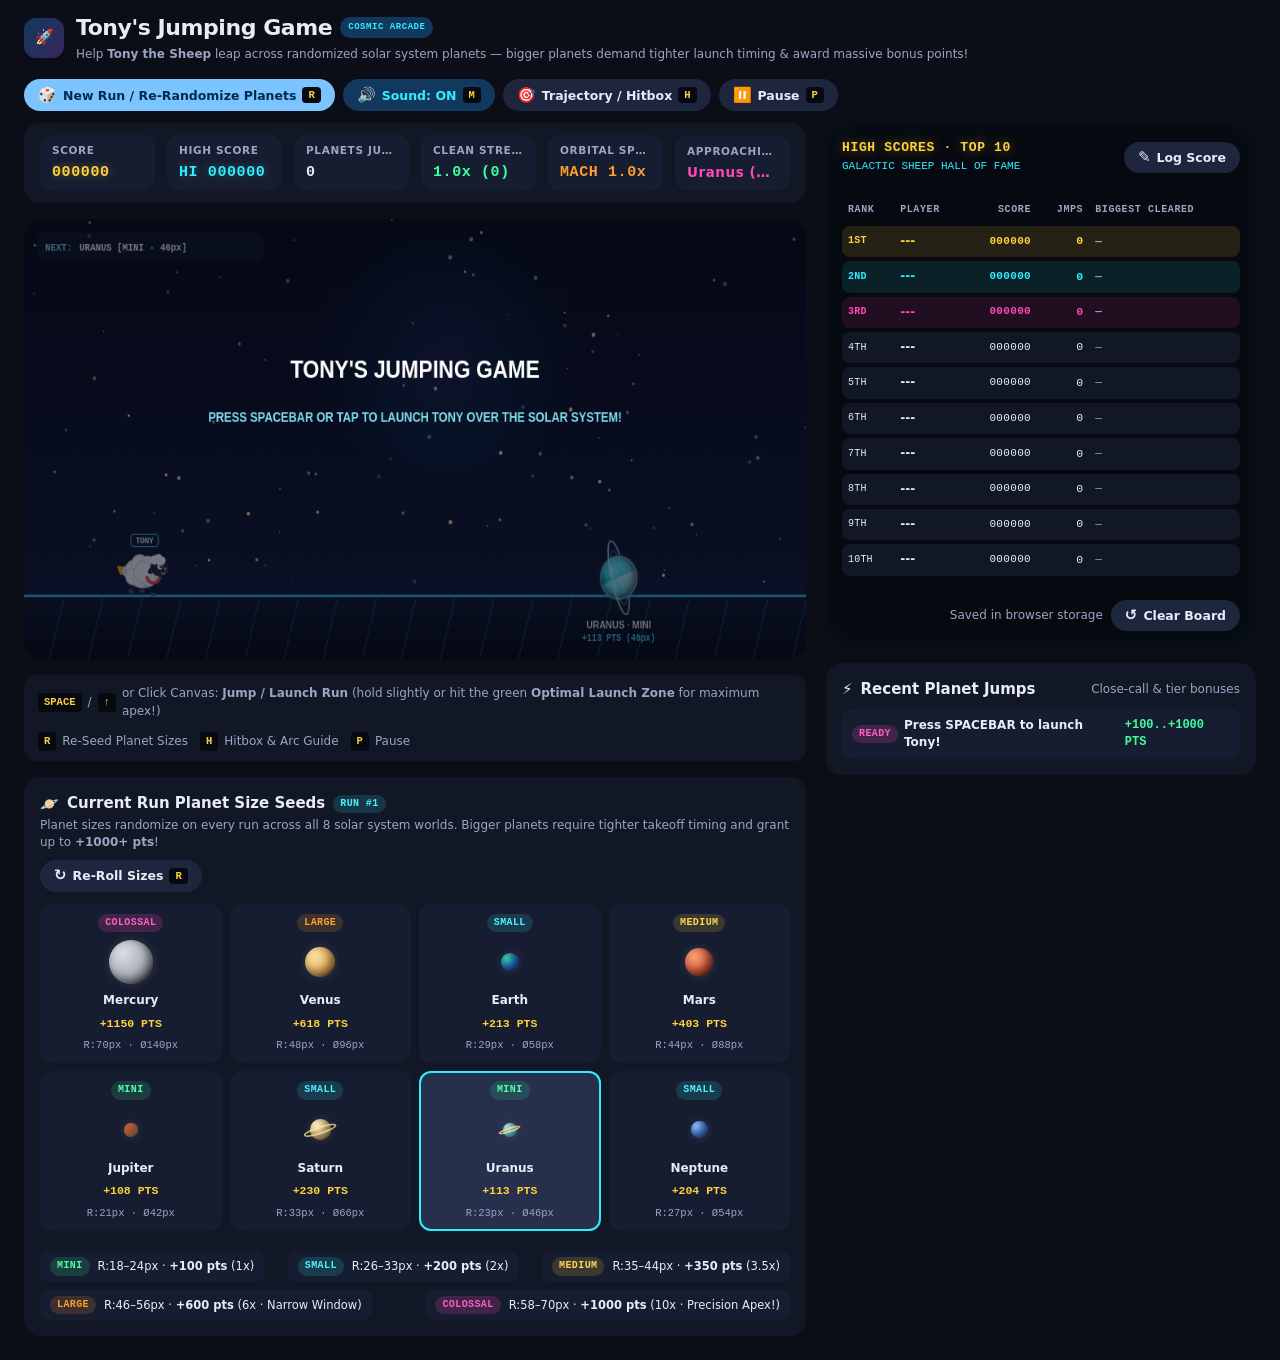
==== index.html @ 8396f059 "Build Tony's Jumping Game (Tony the Sheep, 8 randomized planets, retro high score table)" ====
<!DOCTYPE html>
<html lang="en">
<head>
  <meta charset="UTF-8" />
  <meta name="viewport" content="width=device-width, initial-scale=1.0" />
  <meta http-equiv="Cache-Control" content="no-store, no-cache, must-revalidate, max-age=0" />
  <meta http-equiv="Pragma" content="no-cache" />
  <meta http-equiv="Expires" content="0" />
  <title>Tony's Jumping Game</title>
  <link rel="stylesheet" href="styles.css?v=3" />
</head>
<body>
  <!-- Top App Bar -->
  <header id="top-bar" class="top-app-bar">
    <div class="brand-cluster">
      <div class="brand-badge" aria-hidden="true">
        <span class="material-symbols-outlined">🚀</span>
      </div>
      <div class="brand-title-group">
        <h1 class="app-title game-title">
          <span>Tony's Jumping Game</span>
          <span class="arcade-edition-pill">COSMIC ARCADE</span>
        </h1>
        <p class="app-subtitle">
          Help <strong>Tony the Sheep</strong> leap across randomized solar system planets — bigger planets demand tighter launch timing &amp; award massive bonus points!
        </p>
      </div>
    </div>

    <div class="toolbar-actions control-bar" role="toolbar" aria-label="Game controls">
      <button type="button" id="btn-new-run" class="btn-arcade btn-primary" title="Start New Run &amp; Re-Randomize Planet Sizes (R)">
        <span class="material-symbols-outlined">🎲</span>
        <span>New Run / Re-Randomize Planets</span>
        <span class="kbd-hint">R</span>
      </button>
      <button type="button" id="btn-toggle-sound" class="btn-arcade is-active" aria-pressed="true" title="Toggle Retro Synth Sound Effects (M)">
        <span class="material-symbols-outlined" id="icon-sound">🔊</span>
        <span id="label-sound">Sound: ON</span>
        <span class="kbd-hint">M</span>
      </button>
      <button type="button" id="btn-toggle-hitboxes" class="btn-arcade" aria-pressed="false" title="Toggle Hitbox &amp; Parabolic Jump Trajectory Guide (H)">
        <span class="material-symbols-outlined">🎯</span>
        <span id="label-hitboxes">Trajectory / Hitbox</span>
        <span class="kbd-hint">H</span>
      </button>
      <button type="button" id="btn-pause" class="btn-arcade" aria-pressed="false" title="Pause / Resume Game (P)">
        <span class="material-symbols-outlined" id="icon-pause">⏸</span>
        <span id="label-pause">Pause</span>
        <span class="kbd-hint">P</span>
      </button>
    </div>
  </header>

  <!-- Main Arcade Workbench -->
  <main id="app-shell" class="arcade-workbench game-layout">
    <!-- Left / Primary Game Stage Column -->
    <div class="stage-column">
      <!-- Live Arcade HUD Ribbon -->
      <section id="arcade-hud" class="hud-ribbon" aria-label="Live run telemetry">
        <div class="hud-metric">
          <span class="hud-metric-label">Score</span>
          <span id="hud-score" class="hud-metric-value score-primary">000000</span>
        </div>
        <div class="hud-metric">
          <span class="hud-metric-label">High Score</span>
          <span id="hud-high-score" class="hud-metric-value score-hi">HI 000000</span>
        </div>
        <div class="hud-metric">
          <span class="hud-metric-label">Planets Jumped</span>
          <span id="hud-planets-cleared" class="hud-metric-value">0</span>
        </div>
        <div class="hud-metric">
          <span class="hud-metric-label">Clean Streak</span>
          <span id="hud-streak" class="hud-metric-value streak-hot">1.0x (0)</span>
        </div>
        <div class="hud-metric">
          <span class="hud-metric-label">Orbital Speed</span>
          <span id="hud-speed" class="hud-metric-value speed-mach">MACH 1.0x</span>
        </div>
        <div class="hud-metric">
          <span class="hud-metric-label">Approaching</span>
          <span id="hud-next-planet" class="hud-metric-value next-planet">Scanning...</span>
        </div>
      </section>

      <!-- Primary 60fps HTML5 Canvas Stage -->
      <div id="game-canvas-container" class="canvas-stage-wrapper">
        <canvas id="game-canvas" width="960" height="460" aria-label="Tony's Jumping Game Canvas — Press Spacebar to Jump"></canvas>
      </div>

      <!-- Stage Controls & Precision Timing Legend Strip -->
      <div class="stage-controls-strip">
        <div class="control-pill-group">
          <span class="control-hint-item">
            <span class="kbd-hint">SPACE</span>
            <span>/</span>
            <span class="kbd-hint">↑</span>
            <span>or Click Canvas: <strong>Jump / Launch Run</strong> (hold slightly or hit the green <strong>Optimal Launch Zone</strong> for maximum apex!)</span>
          </span>
        </div>
        <div class="control-pill-group">
          <span class="control-hint-item">
            <span class="kbd-hint">R</span>
            <span>Re-Seed Planet Sizes</span>
          </span>
          <span class="control-hint-item">
            <span class="kbd-hint">H</span>
            <span>Hitbox &amp; Arc Guide</span>
          </span>
          <span class="control-hint-item">
            <span class="kbd-hint">P</span>
            <span>Pause</span>
          </span>
        </div>
      </div>

      <!-- Current Run's Randomized Planet Scale Strip & Scoring Tier Guide -->
      <section id="planet-radar-panel" class="planet-strip-card" aria-labelledby="planet-strip-heading">
        <div class="section-header-row">
          <div>
            <h2 id="planet-strip-heading" class="section-title">
              <span class="material-symbols-outlined">🪐</span>
              <span>Current Run Planet Size Seeds</span>
              <span id="run-seed-badge" class="tier-badge tier-SMALL">RUN #1</span>
            </h2>
            <p class="section-subtitle" style="margin: 2px 0 0;">
              Planet sizes randomize on every run across all 8 solar system worlds. Bigger planets require tighter takeoff timing and grant up to <strong>+1000+ pts</strong>!
            </p>
          </div>
          <button type="button" id="btn-reroll-strip" class="btn-arcade" title="Re-Roll Planet Size Distribution (R)">
            <span class="material-symbols-outlined">↻</span>
            <span>Re-Roll Sizes</span>
            <span class="kbd-hint">R</span>
          </button>
        </div>

        <div id="planet-scale-strip" class="planet-scale-grid" role="list" aria-label="Randomized planet sizes for current run">
          <!-- Populated dynamically by TonyArcadeUI.renderPlanetScaleStrip() -->
        </div>

        <!-- 5-Tier Size & Point Value Reference Strip -->
        <div class="scoring-tier-legend" aria-label="Planet size scoring tiers">
          <div class="scoring-tier-pill">
            <span class="tier-badge tier-MINI">MINI</span>
            <span>R:18–24px · <strong>+100 pts</strong> (1x)</span>
          </div>
          <div class="scoring-tier-pill">
            <span class="tier-badge tier-SMALL">SMALL</span>
            <span>R:26–33px · <strong>+200 pts</strong> (2x)</span>
          </div>
          <div class="scoring-tier-pill">
            <span class="tier-badge tier-MEDIUM">MEDIUM</span>
            <span>R:35–44px · <strong>+350 pts</strong> (3.5x)</span>
          </div>
          <div class="scoring-tier-pill">
            <span class="tier-badge tier-LARGE">LARGE</span>
            <span>R:46–56px · <strong>+600 pts</strong> (6x · Narrow Window)</span>
          </div>
          <div class="scoring-tier-pill">
            <span class="tier-badge tier-COLOSSAL">COLOSSAL</span>
            <span>R:58–70px · <strong>+1000 pts</strong> (10x · Precision Apex!)</span>
          </div>
        </div>
      </section>
    </div>

    <!-- Right Rail: Retro Arcade High Score Cabinet & Live Telemetry -->
    <aside class="cabinet-column" aria-label="Retro Arcade High Score Leaderboard">
      <section id="high-score-cabinet" class="arcade-cabinet-card" aria-labelledby="arcade-cabinet-heading">
        <div class="arcade-marquee-header">
          <div>
            <h2 id="arcade-cabinet-heading" class="arcade-marquee-title">HIGH SCORES · TOP 10</h2>
            <div class="arcade-marquee-sub">GALACTIC SHEEP HALL OF FAME</div>
          </div>
          <button type="button" id="btn-open-initials" class="btn-arcade" title="Log Your Name &amp; Score to the Arcade Board">
            <span class="material-symbols-outlined">✎</span>
            <span>Log Score</span>
          </button>
        </div>

        <div class="arcade-table-wrapper">
          <table class="arcade-score-table" id="high-score-table" aria-label="Top 10 Retro Arcade High Scores">
            <thead>
              <tr>
                <th scope="col">RANK</th>
                <th scope="col">PLAYER</th>
                <th scope="col" class="num-col">SCORE</th>
                <th scope="col" class="num-col">JMPS</th>
                <th scope="col">BIGGEST CLEARED</th>
              </tr>
            </thead>
            <tbody id="high-score-tbody">
              <!-- Populated by TonyArcadeUI.renderHighScoreTable() -->
            </tbody>
          </table>
        </div>

        <div class="arcade-cabinet-footer">
          <span class="section-subtitle">Saved in browser storage</span>
          <button type="button" id="btn-reset-scores" class="btn-arcade" title="Immediately Clear All High Scores">
            <span class="material-symbols-outlined">↺</span>
            <span>Clear Board</span>
          </button>
        </div>
      </section>

      <!-- Live Planet Clearance Telemetry Feed -->
      <section class="surface-card" aria-labelledby="telemetry-heading">
        <div class="section-header-row" style="margin-bottom: 8px;">
          <h2 id="telemetry-heading" class="section-title">
            <span class="material-symbols-outlined">⚡</span>
            <span>Recent Planet Jumps</span>
          </h2>
          <span class="section-subtitle">Close-call &amp; tier bonuses</span>
        </div>
        <ul id="telemetry-feed-list" class="telemetry-feed-list">
          <li class="telemetry-feed-item">
            <span class="telemetry-planet-tag">
              <span class="tier-badge tier-COLOSSAL">READY</span>
              <span>Press <strong>SPACEBAR</strong> to launch Tony!</span>
            </span>
            <span class="telemetry-points-tag">+100..+1000 PTS</span>
          </li>
        </ul>
      </section>
    </aside>
  </main>

  <!-- Full Player Name Entry Modal -->
  <div id="initials-modal" class="arcade-initials-overlay is-hidden" hidden role="dialog" aria-modal="true" aria-labelledby="initials-dialog-title">
    <div class="arcade-initials-dialog">
      <span id="initials-rank-badge" class="initials-header-badge">NEW HIGH SCORE!</span>
      <h2 id="initials-dialog-title" class="initials-dialog-title">ENTER PLAYER NAME</h2>
      <p class="section-subtitle" style="margin:0;">Enter your full name or callsign for the Galactic Sheep Hall of Fame</p>

      <div class="initials-run-summary">
        <div class="summary-stat-box">
          <span class="summary-stat-label">Final Score</span>
          <span id="modal-run-score" class="summary-stat-val">000000</span>
        </div>
        <div class="summary-stat-box">
          <span class="summary-stat-label">Planets Jumped</span>
          <span id="modal-run-cleared" class="summary-stat-val">0</span>
        </div>
        <div class="summary-stat-box">
          <span class="summary-stat-label">Biggest Cleared</span>
          <span id="modal-run-biggest" class="summary-stat-val">—</span>
        </div>
      </div>

      <div class="player-name-field-group">
        <label for="arcade-player-name-input" class="player-name-field-label">Player Name</label>
        <input
          type="text"
          id="arcade-player-name-input"
          class="arcade-name-input"
          maxlength="24"
          placeholder="Enter your name..."
          autocomplete="off"
          spellcheck="false"
          value="Tony"
        />
      </div>

      <div class="initials-dialog-actions">
        <button type="button" id="btn-save-initials" class="btn-arcade btn-primary">
          <span class="material-symbols-outlined">🏆</span>
          <span>SAVE TO ARCADE BOARD</span>
          <span class="kbd-hint">ENTER</span>
        </button>
        <button type="button" id="btn-skip-initials" class="btn-arcade">
          <span>SKIP</span>
          <span class="kbd-hint">ESC</span>
        </button>
      </div>
    </div>
  </div>

  <!-- Core Game Modules (Cache-Busted v3) -->
  <script src="assets.js?v=3"></script>
  <script src="engine.js?v=3"></script>
  <script src="arcade.js?v=3"></script>

  <!-- Application Integration, Legacy Storage Purge & Failsafe Wiring -->
  <script>
    (function () {
      'use strict';

      var LEGACY_SEED_PAIRS = {
        'TNY:14850': true,
        'SHP:11400': true,
        'JUP:9250': true,
        'SAT:7600': true,
        'MAR:6150': true,
        'BAH:4900': true,
        'WOL:3450': true,
        'SOL:2100': true
      };

      function purgeLegacySeedStorage() {
        try {
          if (typeof localStorage === 'undefined') return;
          localStorage.removeItem('tonys_jumping_game_highscores_v1');
          localStorage.removeItem('tonys_jumping_game_highscores_v2');
          var rawV3 = localStorage.getItem('tonys_jumping_game_highscores_v3');
          if (rawV3) {
            var parsed = JSON.parse(rawV3);
            if (Array.isArray(parsed)) {
              var cleaned = parsed.filter(function (entry) {
                if (!entry || typeof entry !== 'object') return false;
                if (entry.isSeed || entry.seeded || String(entry.id || '').indexOf('seed-') === 0) return false;
                var callsign = String(entry.name || entry.playerName || entry.initials || '').trim().toUpperCase();
                var key = callsign + ':' + Number(entry.score || 0);
                return !LEGACY_SEED_PAIRS[key];
              });
              if (cleaned.length !== parsed.length) {
                localStorage.setItem('tonys_jumping_game_highscores_v3', JSON.stringify(cleaned));
              }
            }
          }
        } catch (_err) {}
      }

      function isInputOrModalActive(e) {
        if (window.TonyArcadeUI && typeof window.TonyArcadeUI.isModalOpen === 'function' && window.TonyArcadeUI.isModalOpen()) {
          return true;
        }
        var activeEl = document.activeElement;
        if (activeEl) {
          var activeTag = (activeEl.tagName || '').toUpperCase();
          if (activeTag === 'INPUT' || activeTag === 'TEXTAREA' || activeTag === 'SELECT' || activeEl.isContentEditable) {
            return true;
          }
        }
        var target = e && e.target;
        if (target) {
          var targetTag = (target.tagName || '').toUpperCase();
          if (targetTag === 'INPUT' || targetTag === 'TEXTAREA' || targetTag === 'SELECT' || target.isContentEditable) {
            return true;
          }
        }
        return false;
      }

      function initTonysJumpingGame() {
        // 0. Always purge legacy v1/v2 seed scores before initializing UI or engine
        purgeLegacySeedStorage();

        var canvas = document.getElementById('game-canvas');
        if (!canvas || !window.TonyGameEngine || !window.TonyArcadeUI) return;

        // 1. Initialize Retro Arcade High Score Table & LocalStorage first
        window.TonyArcadeUI.init();

        function syncControlButtons(engine) {
          if (!engine) return;
          var soundBtn = document.getElementById('btn-toggle-sound');
          var soundIcon = document.getElementById('icon-sound');
          var soundLabel = document.getElementById('label-sound');
          if (soundBtn) {
            var soundOn = !engine.muted;
            soundBtn.classList.toggle('is-active', soundOn);
            soundBtn.setAttribute('aria-pressed', String(soundOn));
            if (soundIcon) soundIcon.textContent = soundOn ? '🔊' : '🔇';
            if (soundLabel) soundLabel.textContent = soundOn ? 'Sound: ON' : 'Sound: OFF';
          }

          var hitboxBtn = document.getElementById('btn-toggle-hitboxes');
          if (hitboxBtn) {
            hitboxBtn.classList.toggle('is-active', Boolean(engine.debugHitboxes));
            hitboxBtn.setAttribute('aria-pressed', String(Boolean(engine.debugHitboxes)));
          }

          var pauseBtn = document.getElementById('btn-pause');
          var pauseIcon = document.getElementById('icon-pause');
          var pauseLabel = document.getElementById('label-pause');
          if (pauseBtn) {
            var paused = engine.status === 'PAUSED';
            pauseBtn.classList.toggle('is-active', paused);
            pauseBtn.setAttribute('aria-pressed', String(paused));
            if (pauseIcon) pauseIcon.textContent = paused ? '▶' : '⏸';
            if (pauseLabel) pauseLabel.textContent = paused ? 'Resume' : 'Pause';
          }

          var seedBadge = document.getElementById('run-seed-badge');
          if (seedBadge) {
            seedBadge.textContent = 'RUN #' + Math.max(1, engine.runId || 1);
          }
        }

        // 2. Instantiate 60fps Game Engine wired to TonyArcadeUI
        var engine = new window.TonyGameEngine({
          canvas: canvas,
          bindKeyboard: true,
          bindPointer: true,
          onManifestUpdate: function (manifest) {
            var nextP = engine && typeof engine.getNextPlanet === 'function' ? engine.getNextPlanet() : null;
            window.TonyArcadeUI.renderPlanetScaleStrip(manifest, nextP ? nextP.id : '');
            syncControlButtons(engine);
          },
          onPlanetCleared: function (clearedRecord, state) {
            window.TonyArcadeUI.logPlanetClear(clearedRecord);
            window.TonyArcadeUI.updateHUD(state);
          },
          onScoreChange: function (_score, state) {
            window.TonyArcadeUI.updateHUD(state);
          },
          onRunStart: function (state) {
            window.TonyArcadeUI.closeInitialsModal();
            window.TonyArcadeUI.renderPlanetScaleStrip(
              state.runPlanetManifest,
              state.nextPlanet ? state.nextPlanet.id : ''
            );
            window.TonyArcadeUI.updateHUD(state);
            syncControlButtons(engine);
          },
          onStateChange: function (_status, state) {
            window.TonyArcadeUI.updateHUD(state);
            syncControlButtons(engine);
          },
          onGameOver: function () {
            syncControlButtons(engine);
          }
        });

        // Sync engine.highScore with the current leaderboard top score (0 when empty)
        engine.highScore = window.TonyArcadeUI.getHighScore();

        // Initial render of current run's randomized planet scale strip & HUD
        window.TonyArcadeUI.renderPlanetScaleStrip(
          engine.getRunPlanetManifest(),
          engine.getNextPlanet() ? engine.getNextPlanet().id : ''
        );
        window.TonyArcadeUI.updateHUD(engine.getState());
        syncControlButtons(engine);

        // 3. Wire Toolbar & Strip Buttons
        var btnNewRun = document.getElementById('btn-new-run');
        if (btnNewRun) {
          btnNewRun.addEventListener('click', function () {
            window.TonyArcadeUI.closeInitialsModal();
            if (engine.status === 'READY') {
              engine.rerollPlanets();
            } else {
              engine.startNewRun({ jumpOnStart: false, reroll: true });
            }
            syncControlButtons(engine);
            btnNewRun.blur();
          });
        }

        var btnRerollStrip = document.getElementById('btn-reroll-strip');
        if (btnRerollStrip) {
          btnRerollStrip.addEventListener('click', function () {
            engine.rerollPlanets();
            window.TonyArcadeUI.renderPlanetScaleStrip(
              engine.getRunPlanetManifest(),
              engine.getNextPlanet() ? engine.getNextPlanet().id : ''
            );
            syncControlButtons(engine);
            btnRerollStrip.blur();
          });
        }

        var btnSound = document.getElementById('btn-toggle-sound');
        if (btnSound) {
          btnSound.addEventListener('click', function () {
            engine.toggleMute();
            syncControlButtons(engine);
            btnSound.blur();
          });
        }

        var btnHitboxes = document.getElementById('btn-toggle-hitboxes');
        if (btnHitboxes) {
          btnHitboxes.addEventListener('click', function () {
            engine.toggleHitboxes();
            syncControlButtons(engine);
            btnHitboxes.blur();
          });
        }

        var btnPause = document.getElementById('btn-pause');
        if (btnPause) {
          btnPause.addEventListener('click', function () {
            engine.togglePause();
            syncControlButtons(engine);
            btnPause.blur();
          });
        }

        var btnOpenInitials = document.getElementById('btn-open-initials');
        if (btnOpenInitials) {
          btnOpenInitials.addEventListener('click', function () {
            var summary = engine.getRunSummary('MANUAL');
            window.TonyArcadeUI.openInitialsModal(summary);
            btnOpenInitials.blur();
          });
        }

        // Document-level failsafe for Clear Board (#btn-reset-scores)
        document.addEventListener('click', function (e) {
          var resetBtn = e.target && e.target.closest ? e.target.closest('#btn-reset-scores, #reset-high-scores-btn') : null;
          if (!resetBtn) return;
          e.preventDefault();
          try {
            if (typeof localStorage !== 'undefined') {
              localStorage.removeItem('tonys_jumping_game_highscores_v1');
              localStorage.removeItem('tonys_jumping_game_highscores_v2');
              localStorage.setItem('tonys_jumping_game_highscores_v3', '[]');
            }
          } catch (_err) {}
          if (window.TonyArcadeUI && typeof window.TonyArcadeUI.resetHighScores === 'function') {
            window.TonyArcadeUI.resetHighScores();
          }
          engine.highScore = 0;
          var hiEl = document.getElementById('hud-high-score');
          if (hiEl) hiEl.textContent = 'HI 000000';
          if (typeof resetBtn.blur === 'function') resetBtn.blur();
        });

        // 4. Ensure Spacebar restarts cleanly from GAMEOVER when not typing player name,
        //    and sync toolbar button states whenever R / M / H / P shortcuts are pressed.
        window.addEventListener('keydown', function (e) {
          if (isInputOrModalActive(e)) return;

          var code = e.code || '';
          var key = (e.key || '').toLowerCase();

          if (code === 'Space' || key === ' ') {
            e.preventDefault();
            if (engine.status === 'GAMEOVER') {
              engine.startNewRun({ jumpOnStart: true, reroll: true });
            }
          } else if (key === 'r' || key === 'm' || key === 'h' || key === 'p') {
            setTimeout(function () {
              syncControlButtons(engine);
            }, 0);
          }
        }, { passive: false });

        canvas.addEventListener('pointerdown', function (e) {
          if (isInputOrModalActive(e)) return;
          if (engine.status === 'GAMEOVER') {
            engine.startNewRun({ jumpOnStart: true, reroll: true });
          }
        });
      }

      if (document.readyState === 'loading') {
        document.addEventListener('DOMContentLoaded', initTonysJumpingGame);
      } else {
        initTonysJumpingGame();
      }
    })();
  </script>
</body>
</html>
---- styles.css ----
/* ==========================================================================
   Tony's Jumping Game — GM3 Expressive Cosmic Arcade Stylesheet (styles.css)
   Follows Bill Skill v2.2 GM3 Token Discipline (--md-sys-color-*)
   + Authentic Retro Arcade High-Score Cabinet Aesthetics
   ========================================================================== */

:root {
  /* Default Cosmic Dark Mode GM3 Expressive Palette */
  --md-sys-color-background: #0b0e17;
  --md-sys-color-surface-container-lowest: #070910;
  --md-sys-color-surface-container-low: #0b0e17;
  --md-sys-color-surface: #121726;
  --md-sys-color-surface-container: #171d30;
  --md-sys-color-surface-container-high: #1e263d;
  --md-sys-color-surface-container-highest: #26304d;

  --md-sys-color-on-surface: #e8ecf8;
  --md-sys-color-on-surface-variant: #9aa5c4;
  --md-sys-color-outline: #455173;
  --md-sys-color-outline-variant: #252e47;

  --md-sys-color-primary: #7cc4ff;
  --md-sys-color-on-primary: #002b4d;
  --md-sys-color-primary-container: #12385e;
  --md-sys-color-on-primary-container: #cfe6ff;

  --md-sys-color-secondary: #d4b8ff;
  --md-sys-color-secondary-container: #38265c;
  --md-sys-color-on-secondary-container: #ecdcff;

  --md-sys-color-tertiary: #ffb86c;
  --md-sys-color-tertiary-container: #4d2f08;
  --md-sys-color-on-tertiary-container: #ffddb8;

  --md-sys-color-error: #ff8080;
  --md-sys-color-error-container: #54161b;
  --md-sys-color-on-error-container: #ffdada;

  /* Semantic Arcade & Size Tier Accent Tokens */
  --arcade-gold: #ffd13b;
  --arcade-amber: #ff9e2c;
  --arcade-cyan: #2cf0ff;
  --arcade-magenta: #ff47b5;
  --arcade-emerald: #3dff9e;
  --arcade-violet: #b07cff;

  --tier-mini-bg: rgba(61, 255, 158, 0.14);
  --tier-mini-fg: #4dffaa;
  --tier-small-bg: rgba(44, 240, 255, 0.14);
  --tier-small-fg: #4cf2ff;
  --tier-medium-bg: rgba(255, 209, 59, 0.15);
  --tier-medium-fg: #ffd64f;
  --tier-large-bg: rgba(255, 158, 44, 0.16);
  --tier-large-fg: #ff9e2c;
  --tier-colossal-bg: rgba(255, 71, 181, 0.18);
  --tier-colossal-fg: #ff5ec2;

  /* Typography */
  --font-display: 'Space Grotesk', system-ui, -apple-system, sans-serif;
  --font-arcade: 'Press Start 2P', 'JetBrains Mono', monospace;
  --font-mono: 'JetBrains Mono', monospace;
  --font-sans: 'Inter', system-ui, -apple-system, sans-serif;

  /* 8px Spatial Grid Tokens */
  --space-1: 4px;
  --space-2: 8px;
  --space-3: 12px;
  --space-4: 16px;
  --space-5: 20px;
  --space-6: 24px;
  --radius-sm: 8px;
  --radius-md: 12px;
  --radius-lg: 16px;
  --radius-xl: 20px;
  --radius-pill: 9999px;
}

/* Optional Light Mode Theme Support (Strict GM3 Contrast Law) */
body.theme-light,
[data-theme="light"] {
  --md-sys-color-background: #f0f2f5;
  --md-sys-color-surface-container-lowest: #ffffff;
  --md-sys-color-surface-container-low: #f0f2f5;
  --md-sys-color-surface: #ffffff;
  --md-sys-color-surface-container: #f7f9fc;
  --md-sys-color-surface-container-high: #e8ecf2;
  --md-sys-color-surface-container-highest: #dce2ec;

  --md-sys-color-on-surface: #1f1f1f;
  --md-sys-color-on-surface-variant: #444746;
  --md-sys-color-outline: #747745;
  --md-sys-color-outline-variant: #c4c7c5;

  --md-sys-color-primary: #0b57d0;
  --md-sys-color-on-primary: #ffffff;
  --md-sys-color-primary-container: #d3e3fd;
  --md-sys-color-on-primary-container: #041e49;
}

/* ==========================================================================
   Base Reset & Canvas Allocation
   ========================================================================== */

*, *::before, *::after {
  box-sizing: border-box;
}

html, body {
  margin: 0;
  padding: 0;
  min-height: 100vh;
  background-color: var(--md-sys-color-surface-container-low);
  color: var(--md-sys-color-on-surface);
  font-family: var(--font-sans);
  font-size: 14px;
  line-height: 1.45;
  -webkit-font-smoothing: antialiased;
}

.material-symbols-outlined {
  font-family: system-ui, -apple-system, 'Segoe UI Symbol', 'Noto Color Emoji', sans-serif;
  font-weight: 700;
  font-style: normal;
  font-size: 15px;
  line-height: 1;
  display: inline-flex;
  align-items: center;
  justify-content: center;
  vertical-align: middle;
  user-select: none;
  flex-shrink: 0;
}

/* ==========================================================================
   Top App Bar (Identical Surface as Page Canvas per BillSkill 1.1.3)
   ========================================================================== */

.top-app-bar,
header.app-header,
#top-bar {
  background-color: var(--md-sys-color-surface-container-low);
  border-bottom: none;
  box-shadow: none;
  padding: var(--space-3) var(--space-6);
  display: flex;
  align-items: center;
  justify-content: space-between;
  flex-wrap: wrap;
  gap: var(--space-4);
  max-width: 1600px;
  margin-inline: auto;
}

.brand-cluster {
  display: flex;
  align-items: center;
  gap: var(--space-3);
}

.brand-badge {
  width: 40px;
  height: 40px;
  border-radius: var(--radius-md);
  background: linear-gradient(135deg, var(--md-sys-color-primary-container), var(--md-sys-color-secondary-container));
  color: var(--arcade-gold);
  display: inline-flex;
  align-items: center;
  justify-content: center;
  font-size: 22px;
  flex-shrink: 0;
}

.brand-title-group {
  display: flex;
  flex-direction: column;
  gap: 2px;
}

.app-title,
h1.game-title {
  margin: 0;
  font-family: var(--font-display);
  font-size: 22px;
  font-weight: 800;
  letter-spacing: -0.02em;
  color: var(--md-sys-color-on-surface);
  display: flex;
  align-items: center;
  gap: var(--space-2);
}

.arcade-edition-pill {
  font-family: var(--font-arcade);
  font-size: 9px;
  padding: 4px 8px;
  border-radius: var(--radius-pill);
  background-color: var(--md-sys-color-primary-container);
  color: var(--arcade-cyan);
  letter-spacing: 0.06em;
  text-transform: uppercase;
}

.app-subtitle {
  margin: 0;
  font-size: 12px;
  color: var(--md-sys-color-on-surface-variant);
}

/* Action Toolbar Controls */
.toolbar-actions,
.control-bar {
  display: flex;
  align-items: center;
  flex-wrap: wrap;
  gap: var(--space-2);
}

.btn-arcade,
.action-btn,
button.gm3-btn {
  appearance: none;
  border: none;
  border-radius: var(--radius-pill);
  background-color: var(--md-sys-color-surface-container-high);
  color: var(--md-sys-color-on-surface);
  font-family: var(--font-sans);
  font-size: 12.5px;
  font-weight: 600;
  padding: 8px 14px;
  display: inline-flex;
  align-items: center;
  gap: 6px;
  cursor: pointer;
  transition: background-color 0.15s ease, transform 0.1s ease, color 0.15s ease;
  white-space: nowrap;
}

.btn-arcade:hover,
.action-btn:hover,
button.gm3-btn:hover {
  background-color: var(--md-sys-color-surface-container-highest);
}

.btn-arcade:active,
.action-btn:active,
button.gm3-btn:active {
  transform: translateY(1px);
}

.btn-arcade.btn-primary,
.action-btn.primary {
  background-color: var(--md-sys-color-primary);
  color: var(--md-sys-color-on-primary);
}

.btn-arcade.btn-primary:hover,
.action-btn.primary:hover {
  filter: brightness(1.08);
}

.btn-arcade.is-active,
.action-btn.active {
  background-color: var(--md-sys-color-primary-container);
  color: var(--arcade-cyan);
}

.btn-arcade.is-cleared-toast {
  background-color: rgba(61, 255, 158, 0.18);
  color: var(--arcade-emerald);
}

.kbd-hint {
  font-family: var(--font-mono);
  font-size: 10.5px;
  font-weight: 700;
  padding: 2px 6px;
  border-radius: 4px;
  background-color: var(--md-sys-color-surface-container-lowest);
  color: var(--arcade-gold);
}

/* ==========================================================================
   Main Workbench Grid: Primary Game Stage + Retro High Score Cabinet Rail
   ========================================================================== */

.arcade-workbench,
main.game-layout,
#app-shell {
  max-width: 1600px;
  margin-inline: auto;
  padding: 0 var(--space-6) var(--space-6);
  display: grid;
  grid-template-columns: minmax(0, 1fr) 430px;
  gap: var(--space-5);
  align-items: start;
}

@media (max-width: 1180px) {
  .arcade-workbench,
  main.game-layout,
  #app-shell {
    grid-template-columns: minmax(0, 1fr);
  }
}

.stage-column {
  display: flex;
  flex-direction: column;
  gap: var(--space-4);
  min-width: 0;
}

.cabinet-column {
  display: flex;
  flex-direction: column;
  gap: var(--space-4);
  min-width: 0;
}

/* Surface Cards (Tonal Hierarchy, Zero Hard Container Borders) */
.gm3-card,
.surface-card,
.hud-panel,
.planet-strip-card,
.arcade-cabinet-card {
  background-color: var(--md-sys-color-surface);
  border-radius: var(--radius-lg);
  padding: var(--space-4);
  border: none;
}

/* ==========================================================================
   Live Arcade HUD Ribbon (Score, HI Score, Streak, Planets Cleared, Speed)
   ========================================================================== */

.hud-ribbon,
#arcade-hud {
  background-color: var(--md-sys-color-surface);
  border-radius: var(--radius-lg);
  padding: var(--space-3) var(--space-4);
  display: grid;
  grid-template-columns: repeat(6, minmax(0, 1fr));
  gap: var(--space-3);
  align-items: center;
}

@media (max-width: 860px) {
  .hud-ribbon,
  #arcade-hud {
    grid-template-columns: repeat(3, minmax(0, 1fr));
  }
}

.hud-metric {
  background-color: var(--md-sys-color-surface-container);
  border-radius: var(--radius-md);
  padding: 8px 12px;
  display: flex;
  flex-direction: column;
  gap: 3px;
  min-width: 0;
}

.hud-metric-label {
  font-size: 10.5px;
  font-weight: 700;
  text-transform: uppercase;
  letter-spacing: 0.06em;
  color: var(--md-sys-color-on-surface-variant);
  white-space: nowrap;
  overflow: hidden;
  text-overflow: ellipsis;
}

.hud-metric-value {
  font-family: var(--font-arcade);
  font-size: 15px;
  font-weight: 700;
  color: var(--md-sys-color-on-surface);
  letter-spacing: 0.04em;
  white-space: nowrap;
  overflow: hidden;
  text-overflow: ellipsis;
}

.hud-metric-value.score-primary,
#hud-score {
  color: var(--arcade-gold);
  text-shadow: 0 0 10px rgba(255, 209, 59, 0.35);
}

.hud-metric-value.score-hi,
#hud-high-score {
  color: var(--arcade-cyan);
  text-shadow: 0 0 10px rgba(44, 240, 255, 0.3);
}

.hud-metric-value.streak-hot,
#hud-streak {
  color: var(--arcade-emerald);
}

.hud-metric-value.speed-mach,
#hud-speed {
  color: var(--arcade-amber);
}

.hud-metric-value.next-planet,
#hud-next-planet {
  font-family: var(--font-display);
  font-size: 13.5px;
  font-weight: 700;
  color: var(--arcade-magenta);
}

/* ==========================================================================
   Primary Game Viewport (#game-canvas-container)
   ========================================================================== */

#game-canvas-container,
.canvas-stage-wrapper {
  position: relative;
  width: 100%;
  background-color: var(--md-sys-color-surface-container-lowest);
  border-radius: var(--radius-xl);
  overflow: hidden;
  display: flex;
  align-items: center;
  justify-content: center;
  min-height: 380px;
  box-shadow: inset 0 0 40px rgba(0, 0, 0, 0.65);
}

#game-canvas,
#game-canvas-container canvas {
  display: block;
  width: 100%;
  height: auto;
  max-height: 520px;
  aspect-ratio: 16 / 9;
  cursor: pointer;
  touch-action: manipulation;
}

/* On-Canvas Controls Legend Bar */
.stage-controls-strip {
  display: flex;
  align-items: center;
  justify-content: space-between;
  flex-wrap: wrap;
  gap: var(--space-3);
  padding: 10px 14px;
  background-color: var(--md-sys-color-surface);
  border-radius: var(--radius-md);
  font-size: 12px;
  color: var(--md-sys-color-on-surface-variant);
}

.control-pill-group {
  display: flex;
  align-items: center;
  flex-wrap: wrap;
  gap: var(--space-3);
}

.control-hint-item {
  display: inline-flex;
  align-items: center;
  gap: 6px;
}

/* ==========================================================================
   Current Run Randomized Planet Scale Strip (#planet-scale-strip)
   ========================================================================== */

.planet-strip-card,
#planet-radar-panel {
  display: flex;
  flex-direction: column;
  gap: var(--space-3);
}

.section-header-row {
  display: flex;
  align-items: center;
  justify-content: space-between;
  flex-wrap: wrap;
  gap: var(--space-2);
}

.section-title {
  margin: 0;
  font-family: var(--font-display);
  font-size: 15px;
  font-weight: 700;
  color: var(--md-sys-color-on-surface);
  display: flex;
  align-items: center;
  gap: 8px;
}

.section-subtitle {
  font-size: 12px;
  color: var(--md-sys-color-on-surface-variant);
}

#planet-scale-strip,
.planet-scale-grid {
  display: grid;
  grid-template-columns: repeat(8, minmax(0, 1fr));
  gap: var(--space-2);
}

@media (max-width: 1360px) {
  #planet-scale-strip,
  .planet-scale-grid {
    grid-template-columns: repeat(4, minmax(0, 1fr));
  }
}

@media (max-width: 640px) {
  #planet-scale-strip,
  .planet-scale-grid {
    grid-template-columns: repeat(2, minmax(0, 1fr));
  }
}

.planet-seed-card {
  background-color: var(--md-sys-color-surface-container);
  border-radius: var(--radius-md);
  padding: 10px 8px;
  display: flex;
  flex-direction: column;
  align-items: center;
  text-align: center;
  gap: 6px;
  position: relative;
  transition: transform 0.15s ease, background-color 0.15s ease;
  min-width: 0;
}

.planet-seed-card.is-upcoming {
  background-color: var(--md-sys-color-surface-container-highest);
  outline: 2px solid var(--arcade-cyan);
  outline-offset: -2px;
}

.planet-seed-card.is-cleared {
  background-color: var(--md-sys-color-surface-container-high);
}

.planet-orb-preview {
  height: 48px;
  display: flex;
  align-items: center;
  justify-content: center;
}

.planet-orb-circle {
  border-radius: 50%;
  display: inline-block;
  position: relative;
  box-shadow: inset -4px -4px 8px rgba(0, 0, 0, 0.55), 0 0 10px rgba(255, 255, 255, 0.12);
}

.planet-orb-circle.has-rings::after {
  content: '';
  position: absolute;
  top: 50%;
  left: -32%;
  width: 164%;
  height: 36%;
  border: 2px solid rgba(255, 224, 150, 0.75);
  border-radius: 50%;
  transform: translateY(-50%) rotate(-18deg);
  pointer-events: none;
}

.planet-seed-name {
  font-family: var(--font-display);
  font-size: 12px;
  font-weight: 700;
  color: var(--md-sys-color-on-surface);
  white-space: nowrap;
  overflow: hidden;
  text-overflow: ellipsis;
  max-width: 100%;
}

.planet-seed-points {
  font-family: var(--font-mono);
  font-size: 11.5px;
  font-weight: 700;
  color: var(--arcade-gold);
}

.planet-seed-radius {
  font-family: var(--font-mono);
  font-size: 10.5px;
  color: var(--md-sys-color-on-surface-variant);
}

/* 5-Tier Size Badge System */
.tier-badge {
  font-family: var(--font-mono);
  font-size: 10px;
  font-weight: 800;
  padding: 2px 7px;
  border-radius: var(--radius-pill);
  letter-spacing: 0.04em;
  text-transform: uppercase;
  display: inline-flex;
  align-items: center;
  justify-content: center;
  white-space: nowrap;
}

.tier-badge.tier-MINI {
  background-color: var(--tier-mini-bg);
  color: var(--tier-mini-fg);
}

.tier-badge.tier-SMALL {
  background-color: var(--tier-small-bg);
  color: var(--tier-small-fg);
}

.tier-badge.tier-MEDIUM {
  background-color: var(--tier-medium-bg);
  color: var(--tier-medium-fg);
}

.tier-badge.tier-LARGE {
  background-color: var(--tier-large-bg);
  color: var(--tier-large-fg);
}

.tier-badge.tier-COLOSSAL {
  background-color: var(--tier-colossal-bg);
  color: var(--tier-colossal-fg);
}

/* Scoring Tier Reference Strip */
.scoring-tier-legend {
  display: flex;
  align-items: center;
  justify-content: space-between;
  flex-wrap: wrap;
  gap: var(--space-2);
  padding-top: var(--space-2);
}

.scoring-tier-pill {
  background-color: var(--md-sys-color-surface-container);
  border-radius: var(--radius-sm);
  padding: 6px 10px;
  display: inline-flex;
  align-items: center;
  gap: 8px;
  font-size: 11.5px;
}

/* ==========================================================================
   Retro Arcade High Score Cabinet Table (#high-score-cabinet)
   ========================================================================== */

.arcade-cabinet-card,
#high-score-cabinet {
  background-color: var(--md-sys-color-surface-container-lowest);
  border-radius: var(--radius-xl);
  padding: var(--space-4);
  position: relative;
  display: flex;
  flex-direction: column;
  gap: var(--space-3);
  box-shadow: inset 0 0 32px rgba(44, 240, 255, 0.05);
}

.arcade-marquee-header {
  display: flex;
  align-items: center;
  justify-content: space-between;
  gap: var(--space-2);
  padding-bottom: var(--space-2);
  position: relative;
}

.arcade-marquee-title {
  margin: 0;
  font-family: var(--font-arcade);
  font-size: 13px;
  line-height: 1.4;
  color: var(--arcade-gold);
  text-shadow: 0 0 12px rgba(255, 209, 59, 0.45);
  letter-spacing: 0.05em;
  text-transform: uppercase;
}

.arcade-marquee-sub {
  font-family: var(--font-mono);
  font-size: 11px;
  color: var(--arcade-cyan);
  margin-top: 2px;
}

.arcade-table-wrapper {
  position: relative;
  width: 100%;
  overflow-x: auto;
}

.arcade-score-table {
  width: 100%;
  border-collapse: separate;
  border-spacing: 0 4px;
  font-family: var(--font-mono);
  font-size: 11.5px;
}

.arcade-score-table th {
  text-align: left;
  font-size: 10px;
  font-weight: 700;
  text-transform: uppercase;
  letter-spacing: 0.06em;
  color: var(--md-sys-color-on-surface-variant);
  padding: 4px 6px;
  white-space: nowrap;
}

.arcade-score-table th.num-col,
.arcade-score-table td.num-col {
  text-align: right;
}

.arcade-score-row {
  background-color: var(--md-sys-color-surface);
  transition: background-color 0.15s ease;
}

.arcade-score-row td {
  padding: 7px 6px;
  vertical-align: middle;
}

.arcade-score-row td:first-child {
  border-top-left-radius: var(--radius-sm);
  border-bottom-left-radius: var(--radius-sm);
  white-space: nowrap;
}

.arcade-score-row td:last-child {
  border-top-right-radius: var(--radius-sm);
  border-bottom-right-radius: var(--radius-sm);
}

/* Classic Arcade Rank Color Coding (1ST Gold, 2ND Cyan, 3RD Magenta, 4TH-10TH) */
.arcade-score-row.rank-1 {
  background-color: rgba(255, 209, 59, 0.12);
  color: var(--arcade-gold);
  font-weight: 700;
}

.arcade-score-row.rank-2 {
  background-color: rgba(44, 240, 255, 0.1);
  color: var(--arcade-cyan);
  font-weight: 700;
}

.arcade-score-row.rank-3 {
  background-color: rgba(255, 71, 181, 0.1);
  color: var(--arcade-magenta);
  font-weight: 700;
}

.arcade-score-row.is-current-session {
  outline: 1.5px solid var(--arcade-emerald);
  outline-offset: -1.5px;
}

.rank-cell {
  font-family: var(--font-arcade);
  font-size: 10px;
  letter-spacing: 0.02em;
  white-space: nowrap;
}

.player-name-cell,
.initials-cell {
  font-family: var(--font-sans);
  font-size: 12px;
  font-weight: 700;
  letter-spacing: 0.01em;
  color: var(--md-sys-color-on-surface);
  word-break: break-word;
}

.rank-1 .player-name-cell,
.rank-1 .initials-cell { color: var(--arcade-gold); }
.rank-2 .player-name-cell,
.rank-2 .initials-cell { color: var(--arcade-cyan); }
.rank-3 .player-name-cell,
.rank-3 .initials-cell { color: var(--arcade-magenta); }

.score-cell {
  font-family: var(--font-arcade);
  font-size: 11px;
  letter-spacing: 0.03em;
  white-space: nowrap;
}

.biggest-planet-cell {
  font-size: 11px;
  color: var(--md-sys-color-on-surface-variant);
  white-space: nowrap;
}

.arcade-cabinet-footer {
  display: flex;
  align-items: center;
  justify-content: flex-end;
  flex-wrap: wrap;
  gap: var(--space-2);
  padding-top: var(--space-2);
  position: relative;
}

/* ==========================================================================
   Full Player Name Entry Modal / Overlay (#initials-modal)
   ========================================================================== */

.arcade-initials-overlay,
#initials-modal {
  position: fixed;
  inset: 0;
  background-color: rgba(7, 9, 16, 0.82);
  backdrop-filter: blur(6px);
  display: flex;
  align-items: center;
  justify-content: center;
  padding: var(--space-4);
  z-index: 1000;
}

.arcade-initials-overlay[hidden],
#initials-modal[hidden],
.arcade-initials-overlay.is-hidden,
#initials-modal.is-hidden {
  display: none !important;
}

.arcade-initials-dialog {
  background-color: var(--md-sys-color-surface);
  border-radius: var(--radius-xl);
  padding: var(--space-6);
  max-width: 460px;
  width: 100%;
  display: flex;
  flex-direction: column;
  align-items: center;
  text-align: center;
  gap: var(--space-4);
  box-shadow: 0 24px 64px rgba(0, 0, 0, 0.75);
}

.initials-header-badge {
  font-family: var(--font-arcade);
  font-size: 11px;
  color: var(--arcade-gold);
  background-color: rgba(255, 209, 59, 0.14);
  padding: 6px 12px;
  border-radius: var(--radius-pill);
  letter-spacing: 0.06em;
}

.initials-dialog-title {
  margin: 0;
  font-family: var(--font-arcade);
  font-size: 17px;
  line-height: 1.4;
  color: var(--arcade-cyan);
  text-shadow: 0 0 14px rgba(44, 240, 255, 0.4);
}

.initials-run-summary {
  width: 100%;
  background-color: var(--md-sys-color-surface-container);
  border-radius: var(--radius-md);
  padding: var(--space-3);
  display: grid;
  grid-template-columns: repeat(3, minmax(0, 1fr));
  gap: var(--space-2);
}

.summary-stat-box {
  display: flex;
  flex-direction: column;
  gap: 4px;
}

.summary-stat-label {
  font-size: 10px;
  text-transform: uppercase;
  letter-spacing: 0.06em;
  color: var(--md-sys-color-on-surface-variant);
}

.summary-stat-val {
  font-family: var(--font-mono);
  font-size: 13px;
  font-weight: 700;
  color: var(--md-sys-color-on-surface);
}

/* Full Player Name Input Box */
.player-name-field-group {
  width: 100%;
  display: flex;
  flex-direction: column;
  align-items: stretch;
  gap: 6px;
  margin: var(--space-1) 0;
}

.player-name-field-label {
  font-size: 11px;
  font-weight: 700;
  text-transform: uppercase;
  letter-spacing: 0.06em;
  color: var(--md-sys-color-on-surface-variant);
  text-align: left;
}

.arcade-name-input,
#arcade-player-name-input {
  width: 100%;
  height: 48px;
  padding: 10px 14px;
  border-radius: var(--radius-md);
  background-color: var(--md-sys-color-surface-container-lowest);
  color: var(--arcade-gold);
  font-family: var(--font-display);
  font-size: 17px;
  font-weight: 700;
  letter-spacing: 0.02em;
  border: none;
  outline: 2px solid var(--md-sys-color-outline-variant);
  transition: outline-color 0.15s ease, box-shadow 0.15s ease;
}

.arcade-name-input::placeholder,
#arcade-player-name-input::placeholder {
  color: var(--md-sys-color-on-surface-variant);
  font-weight: 500;
  opacity: 0.7;
}

.arcade-name-input:focus,
#arcade-player-name-input:focus {
  outline: 2.5px solid var(--arcade-cyan);
  box-shadow: 0 0 16px rgba(44, 240, 255, 0.25);
}

.initials-dialog-actions {
  display: flex;
  align-items: center;
  justify-content: center;
  gap: var(--space-3);
  width: 100%;
}

/* Run Telemetry & Recent Jumps Log Card */
.telemetry-feed-list {
  display: flex;
  flex-direction: column;
  gap: 6px;
  margin: 0;
  padding: 0;
  list-style: none;
}

.telemetry-feed-item {
  background-color: var(--md-sys-color-surface-container);
  border-radius: var(--radius-sm);
  padding: 8px 10px;
  display: flex;
  align-items: center;
  justify-content: space-between;
  gap: var(--space-2);
  font-size: 12px;
}

.telemetry-planet-tag {
  display: inline-flex;
  align-items: center;
  gap: 6px;
  font-weight: 600;
}

.telemetry-points-tag {
  font-family: var(--font-mono);
  font-weight: 700;
  color: var(--arcade-emerald);
}
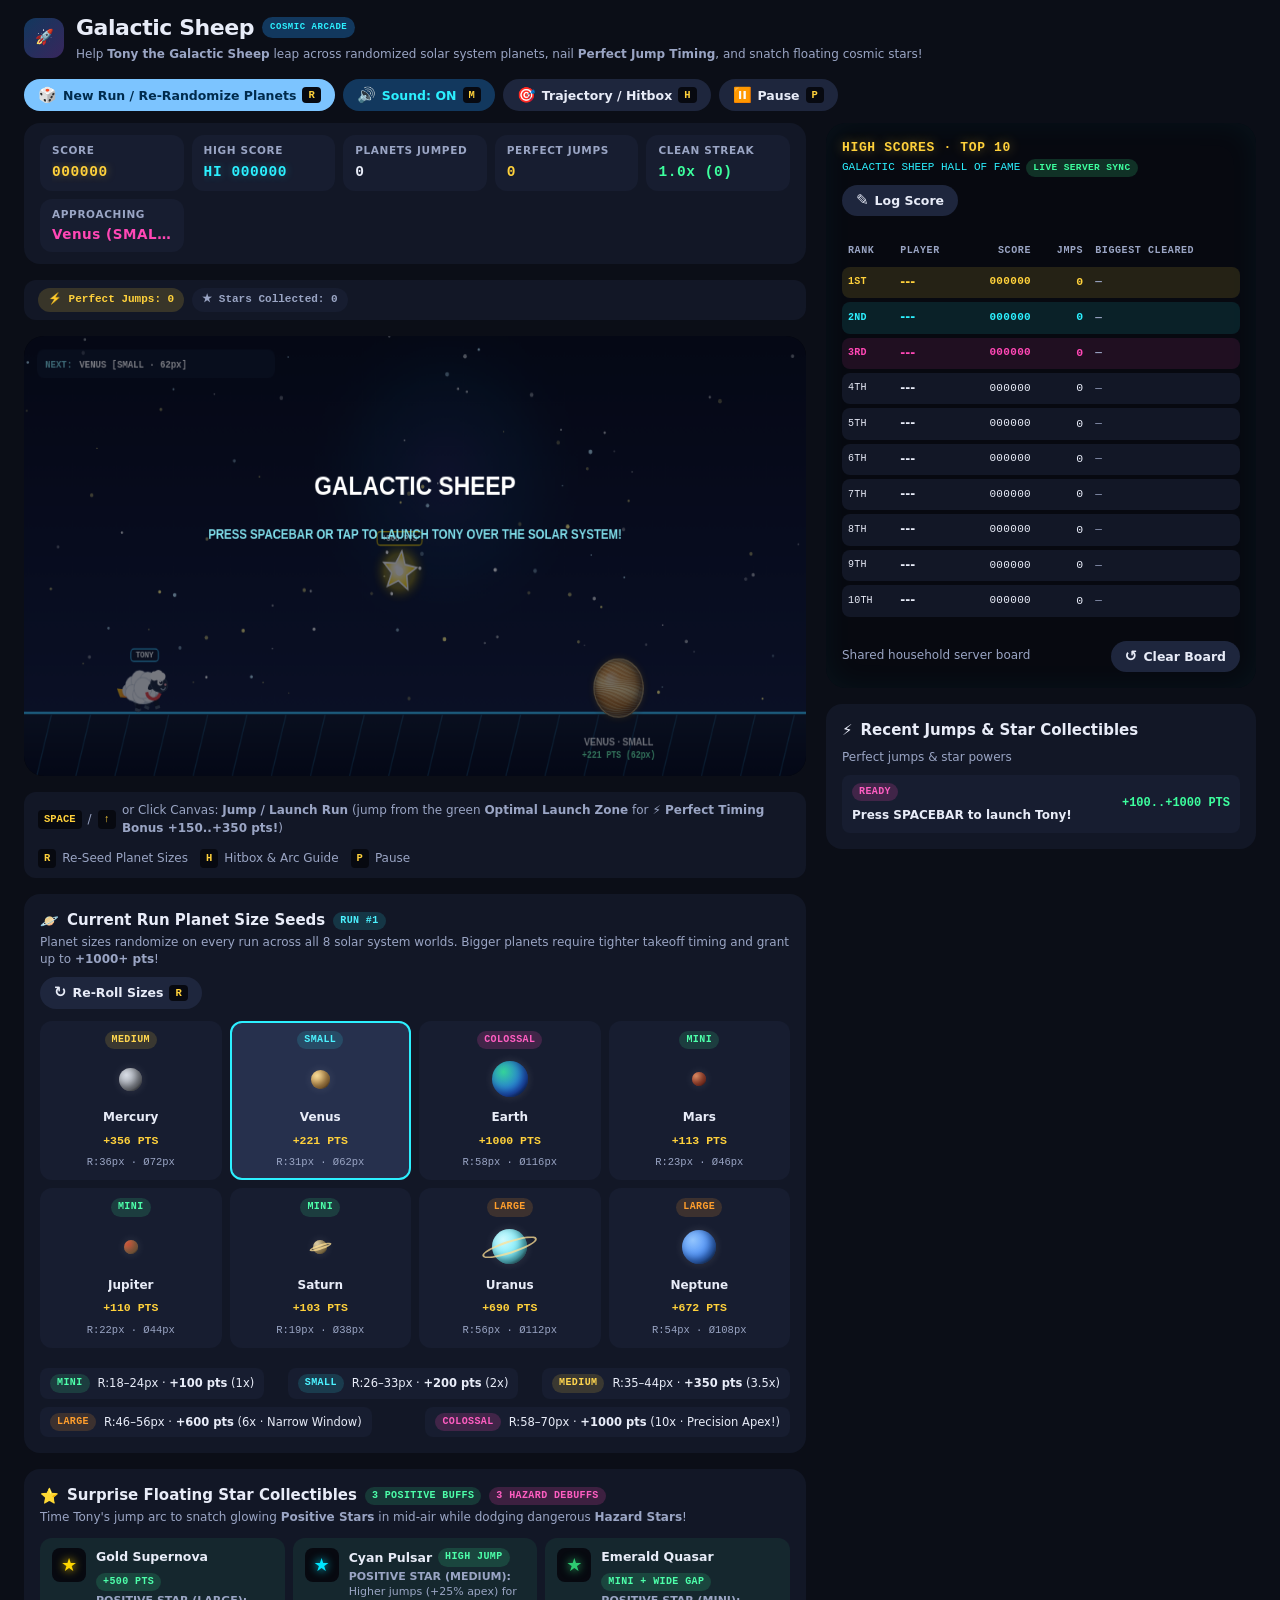
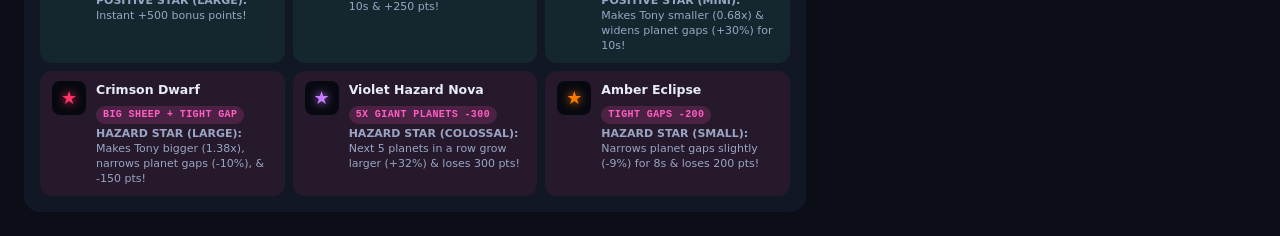
==== commit 69277a34: "Upgrade to Galactic Sheep: centralised server leaderboard, perfect jump bonus, and 6 floating positi" ====
--- a/index.html
+++ b/index.html
@@ -6,8 +6,8 @@
   <meta http-equiv="Cache-Control" content="no-store, no-cache, must-revalidate, max-age=0" />
   <meta http-equiv="Pragma" content="no-cache" />
   <meta http-equiv="Expires" content="0" />
-  <title>Tony's Jumping Game</title>
-  <link rel="stylesheet" href="styles.css?v=3" />
+  <title>Galactic Sheep</title>
+  <link rel="stylesheet" href="styles.css?v=4" />
 </head>
 <body>
   <!-- Top App Bar -->
@@ -18,11 +18,11 @@
       </div>
       <div class="brand-title-group">
         <h1 class="app-title game-title">
-          <span>Tony's Jumping Game</span>
+          <span>Galactic Sheep</span>
           <span class="arcade-edition-pill">COSMIC ARCADE</span>
         </h1>
         <p class="app-subtitle">
-          Help <strong>Tony the Sheep</strong> leap across randomized solar system planets — bigger planets demand tighter launch timing &amp; award massive bonus points!
+          Help <strong>Tony the Galactic Sheep</strong> leap across randomized solar system planets, nail <strong>Perfect Jump Timing</strong>, and snatch floating cosmic stars!
         </p>
       </div>
     </div>
@@ -70,12 +70,12 @@
           <span id="hud-planets-cleared" class="hud-metric-value">0</span>
         </div>
         <div class="hud-metric">
+          <span class="hud-metric-label">Perfect Jumps</span>
+          <span id="hud-perfect-jumps" class="hud-metric-value perfect-jumps">0</span>
+        </div>
+        <div class="hud-metric">
           <span class="hud-metric-label">Clean Streak</span>
           <span id="hud-streak" class="hud-metric-value streak-hot">1.0x (0)</span>
-        </div>
-        <div class="hud-metric">
-          <span class="hud-metric-label">Orbital Speed</span>
-          <span id="hud-speed" class="hud-metric-value speed-mach">MACH 1.0x</span>
         </div>
         <div class="hud-metric">
           <span class="hud-metric-label">Approaching</span>
@@ -83,9 +83,16 @@
         </div>
       </section>
 
+      <!-- Active Star Effects & Perfect Jumps Status Strip -->
+      <div id="active-effects-strip" class="active-effects-strip" aria-label="Active star effects and perfect jump telemetry">
+        <span class="active-effect-pill is-gold">⚡ Perfect Jumps: 0</span>
+        <span class="active-effect-pill is-neutral">★ Stars Collected: <span id="hud-stars-collected">0</span></span>
+        <span class="active-effect-pill is-neutral" id="hud-speed">MACH 1.0x</span>
+      </div>
+
       <!-- Primary 60fps HTML5 Canvas Stage -->
       <div id="game-canvas-container" class="canvas-stage-wrapper">
-        <canvas id="game-canvas" width="960" height="460" aria-label="Tony's Jumping Game Canvas — Press Spacebar to Jump"></canvas>
+        <canvas id="game-canvas" width="960" height="460" aria-label="Galactic Sheep Canvas — Press Spacebar to Jump"></canvas>
       </div>
 
       <!-- Stage Controls & Precision Timing Legend Strip -->
@@ -95,7 +102,7 @@
             <span class="kbd-hint">SPACE</span>
             <span>/</span>
             <span class="kbd-hint">↑</span>
-            <span>or Click Canvas: <strong>Jump / Launch Run</strong> (hold slightly or hit the green <strong>Optimal Launch Zone</strong> for maximum apex!)</span>
+            <span>or Click Canvas: <strong>Jump / Launch Run</strong> (jump from the green <strong>Optimal Launch Zone</strong> for <strong>⚡ Perfect Timing Bonus +150..+350 pts!</strong>)</span>
           </span>
         </div>
         <div class="control-pill-group">
@@ -162,24 +169,107 @@
           </div>
         </div>
       </section>
+
+      <!-- Surprise Floating Star Collectibles Guide (3 Positive & 3 Negative Hazard Stars) -->
+      <section id="star-guide-panel" class="star-strip-card surface-card" aria-labelledby="star-guide-heading">
+        <div class="section-header-row">
+          <div>
+            <h2 id="star-guide-heading" class="section-title">
+              <span class="material-symbols-outlined">⭐</span>
+              <span>Surprise Floating Star Collectibles</span>
+              <span class="tier-badge tier-MINI">3 POSITIVE BUFFS</span>
+              <span class="tier-badge tier-COLOSSAL">3 HAZARD DEBUFFS</span>
+            </h2>
+            <p class="section-subtitle" style="margin: 2px 0 0;">
+              Time Tony's jump arc to snatch glowing <strong>Positive Stars</strong> in mid-air while dodging dangerous <strong>Hazard Stars</strong>!
+            </p>
+          </div>
+        </div>
+
+        <div id="star-legend-grid" class="star-legend-grid" role="list" aria-label="Floating collectible stars guide">
+          <div class="star-legend-card star-card-positive" data-star-id="GOLD_SUPERNOVA">
+            <div class="star-icon-swatch" style="color:#FFD700;text-shadow:0 0 10px #FFD700;">★</div>
+            <div class="star-card-body">
+              <div class="star-card-title-row">
+                <span class="star-card-name">Gold Supernova</span>
+                <span class="tier-badge tier-MINI">+500 PTS</span>
+              </div>
+              <div class="star-card-desc"><strong>POSITIVE STAR (LARGE):</strong> Instant +500 bonus points!</div>
+            </div>
+          </div>
+          <div class="star-legend-card star-card-positive" data-star-id="CYAN_PULSAR">
+            <div class="star-icon-swatch" style="color:#00E5FF;text-shadow:0 0 10px #00E5FF;">★</div>
+            <div class="star-card-body">
+              <div class="star-card-title-row">
+                <span class="star-card-name">Cyan Pulsar</span>
+                <span class="tier-badge tier-MINI">HIGH JUMP</span>
+              </div>
+              <div class="star-card-desc"><strong>POSITIVE STAR (MEDIUM):</strong> Higher jumps (+25% apex) for 10s &amp; +250 pts!</div>
+            </div>
+          </div>
+          <div class="star-legend-card star-card-positive" data-star-id="EMERALD_QUASAR">
+            <div class="star-icon-swatch" style="color:#2ECC71;text-shadow:0 0 10px #2ECC71;">★</div>
+            <div class="star-card-body">
+              <div class="star-card-title-row">
+                <span class="star-card-name">Emerald Quasar</span>
+                <span class="tier-badge tier-MINI">MINI + WIDE GAP</span>
+              </div>
+              <div class="star-card-desc"><strong>POSITIVE STAR (MINI):</strong> Makes Tony smaller (0.68x) &amp; widens planet gaps (+30%) for 10s!</div>
+            </div>
+          </div>
+          <div class="star-legend-card star-card-negative" data-star-id="CRIMSON_DWARF">
+            <div class="star-icon-swatch" style="color:#FF3366;text-shadow:0 0 10px #FF3366;">★</div>
+            <div class="star-card-body">
+              <div class="star-card-title-row">
+                <span class="star-card-name">Crimson Dwarf</span>
+                <span class="tier-badge tier-COLOSSAL">BIG SHEEP + TIGHT GAP</span>
+              </div>
+              <div class="star-card-desc"><strong>HAZARD STAR (LARGE):</strong> Makes Tony bigger (1.38x), narrows planet gaps (-10%), &amp; -150 pts!</div>
+            </div>
+          </div>
+          <div class="star-legend-card star-card-negative" data-star-id="VIOLET_NOVA">
+            <div class="star-icon-swatch" style="color:#C77DFF;text-shadow:0 0 10px #C77DFF;">★</div>
+            <div class="star-card-body">
+              <div class="star-card-title-row">
+                <span class="star-card-name">Violet Hazard Nova</span>
+                <span class="tier-badge tier-COLOSSAL">5x GIANT PLANETS -300</span>
+              </div>
+              <div class="star-card-desc"><strong>HAZARD STAR (COLOSSAL):</strong> Next 5 planets in a row grow larger (+32%) &amp; loses 300 pts!</div>
+            </div>
+          </div>
+          <div class="star-legend-card star-card-negative" data-star-id="AMBER_ECLIPSE">
+            <div class="star-icon-swatch" style="color:#FF7B00;text-shadow:0 0 10px #FF7B00;">★</div>
+            <div class="star-card-body">
+              <div class="star-card-title-row">
+                <span class="star-card-name">Amber Eclipse</span>
+                <span class="tier-badge tier-COLOSSAL">TIGHT GAPS -200</span>
+              </div>
+              <div class="star-card-desc"><strong>HAZARD STAR (SMALL):</strong> Narrows planet gaps slightly (-9%) for 8s &amp; loses 200 pts!</div>
+            </div>
+          </div>
+        </div>
+      </section>
     </div>
 
-    <!-- Right Rail: Retro Arcade High Score Cabinet & Live Telemetry -->
-    <aside class="cabinet-column" aria-label="Retro Arcade High Score Leaderboard">
+    <!-- Right Rail: Centralised Household High Score Cabinet & Live Telemetry -->
+    <aside class="cabinet-column" aria-label="Galactic Sheep Shared Leaderboard">
       <section id="high-score-cabinet" class="arcade-cabinet-card" aria-labelledby="arcade-cabinet-heading">
         <div class="arcade-marquee-header">
           <div>
             <h2 id="arcade-cabinet-heading" class="arcade-marquee-title">HIGH SCORES · TOP 10</h2>
-            <div class="arcade-marquee-sub">GALACTIC SHEEP HALL OF FAME</div>
-          </div>
-          <button type="button" id="btn-open-initials" class="btn-arcade" title="Log Your Name &amp; Score to the Arcade Board">
+            <div class="arcade-marquee-sub">
+              <span>GALACTIC SHEEP HALL OF FAME</span>
+              <span id="server-sync-badge" class="server-sync-badge">LIVE SERVER SYNC</span>
+            </div>
+          </div>
+          <button type="button" id="btn-open-initials" class="btn-arcade" title="Log Your Name &amp; Score to the Shared Leaderboard">
             <span class="material-symbols-outlined">✎</span>
             <span>Log Score</span>
           </button>
         </div>
 
         <div class="arcade-table-wrapper">
-          <table class="arcade-score-table" id="high-score-table" aria-label="Top 10 Retro Arcade High Scores">
+          <table class="arcade-score-table" id="high-score-table" aria-label="Top 10 Galactic Sheep High Scores">
             <thead>
               <tr>
                 <th scope="col">RANK</th>
@@ -196,7 +286,7 @@
         </div>
 
         <div class="arcade-cabinet-footer">
-          <span class="section-subtitle">Saved in browser storage</span>
+          <span class="section-subtitle">Shared household server board</span>
           <button type="button" id="btn-reset-scores" class="btn-arcade" title="Immediately Clear All High Scores">
             <span class="material-symbols-outlined">↺</span>
             <span>Clear Board</span>
@@ -204,14 +294,14 @@
         </div>
       </section>
 
-      <!-- Live Planet Clearance Telemetry Feed -->
+      <!-- Live Planet Clearance, Perfect Jumps & Star Collectibles Feed -->
       <section class="surface-card" aria-labelledby="telemetry-heading">
         <div class="section-header-row" style="margin-bottom: 8px;">
           <h2 id="telemetry-heading" class="section-title">
             <span class="material-symbols-outlined">⚡</span>
-            <span>Recent Planet Jumps</span>
+            <span>Recent Jumps &amp; Star Collectibles</span>
           </h2>
-          <span class="section-subtitle">Close-call &amp; tier bonuses</span>
+          <span class="section-subtitle">Perfect jumps &amp; star powers</span>
         </div>
         <ul id="telemetry-feed-list" class="telemetry-feed-list">
           <li class="telemetry-feed-item">
@@ -231,7 +321,7 @@
     <div class="arcade-initials-dialog">
       <span id="initials-rank-badge" class="initials-header-badge">NEW HIGH SCORE!</span>
       <h2 id="initials-dialog-title" class="initials-dialog-title">ENTER PLAYER NAME</h2>
-      <p class="section-subtitle" style="margin:0;">Enter your full name or callsign for the Galactic Sheep Hall of Fame</p>
+      <p class="section-subtitle" style="margin:0;">Saved to the centralised Galactic Sheep Hall of Fame</p>
 
       <div class="initials-run-summary">
         <div class="summary-stat-box">
@@ -276,12 +366,12 @@
     </div>
   </div>
 
-  <!-- Core Game Modules (Cache-Busted v3) -->
-  <script src="assets.js?v=3"></script>
-  <script src="engine.js?v=3"></script>
-  <script src="arcade.js?v=3"></script>
-
-  <!-- Application Integration, Legacy Storage Purge & Failsafe Wiring -->
+  <!-- Core Game Modules (Cache-Busted v4) -->
+  <script src="assets.js?v=4"></script>
+  <script src="engine.js?v=4"></script>
+  <script src="arcade.js?v=4"></script>
+
+  <!-- Application Integration, Centralised Server Sync & Failsafe Wiring -->
   <script>
     (function () {
       'use strict';
@@ -302,9 +392,10 @@
           if (typeof localStorage === 'undefined') return;
           localStorage.removeItem('tonys_jumping_game_highscores_v1');
           localStorage.removeItem('tonys_jumping_game_highscores_v2');
-          var rawV3 = localStorage.getItem('tonys_jumping_game_highscores_v3');
-          if (rawV3) {
-            var parsed = JSON.parse(rawV3);
+          localStorage.removeItem('tonys_jumping_game_highscores_v3');
+          var rawV4 = localStorage.getItem('galactic_sheep_highscores_v4');
+          if (rawV4) {
+            var parsed = JSON.parse(rawV4);
             if (Array.isArray(parsed)) {
               var cleaned = parsed.filter(function (entry) {
                 if (!entry || typeof entry !== 'object') return false;
@@ -314,7 +405,7 @@
                 return !LEGACY_SEED_PAIRS[key];
               });
               if (cleaned.length !== parsed.length) {
-                localStorage.setItem('tonys_jumping_game_highscores_v3', JSON.stringify(cleaned));
+                localStorage.setItem('galactic_sheep_highscores_v4', JSON.stringify(cleaned));
               }
             }
           }
@@ -342,15 +433,18 @@
         return false;
       }
 
-      function initTonysJumpingGame() {
-        // 0. Always purge legacy v1/v2 seed scores before initializing UI or engine
+      function initGalacticSheep() {
+        // 0. Always purge legacy v1/v2/v3 seed scores before initializing UI or engine
         purgeLegacySeedStorage();
 
         var canvas = document.getElementById('game-canvas');
         if (!canvas || !window.TonyGameEngine || !window.TonyArcadeUI) return;
 
-        // 1. Initialize Retro Arcade High Score Table & LocalStorage first
+        // 1. Initialize Shared Leaderboard UI & fetch authoritative server board
         window.TonyArcadeUI.init();
+        if (typeof window.TonyArcadeUI.renderStarLegend === 'function') {
+          window.TonyArcadeUI.renderStarLegend();
+        }
 
         function syncControlButtons(engine) {
           if (!engine) return;
@@ -388,7 +482,7 @@
           }
         }
 
-        // 2. Instantiate 60fps Game Engine wired to TonyArcadeUI
+        // 2. Instantiate 60fps Galactic Sheep Engine wired to TonyArcadeUI
         var engine = new window.TonyGameEngine({
           canvas: canvas,
           bindKeyboard: true,
@@ -402,11 +496,16 @@
             window.TonyArcadeUI.logPlanetClear(clearedRecord);
             window.TonyArcadeUI.updateHUD(state);
           },
+          onPerfectJump: window.TonyArcadeUI.logPerfectJump,
+          onStarCollected: window.TonyArcadeUI.logStarCollected,
           onScoreChange: function (_score, state) {
             window.TonyArcadeUI.updateHUD(state);
           },
           onRunStart: function (state) {
             window.TonyArcadeUI.closeInitialsModal();
+            if (typeof window.TonyArcadeUI.fetchServerLeaderboard === 'function') {
+              window.TonyArcadeUI.fetchServerLeaderboard();
+            }
             window.TonyArcadeUI.renderPlanetScaleStrip(
               state.runPlanetManifest,
               state.nextPlanet ? state.nextPlanet.id : ''
@@ -441,6 +540,9 @@
             window.TonyArcadeUI.closeInitialsModal();
             if (engine.status === 'READY') {
               engine.rerollPlanets();
+              if (typeof window.TonyArcadeUI.fetchServerLeaderboard === 'function') {
+                window.TonyArcadeUI.fetchServerLeaderboard();
+              }
             } else {
               engine.startNewRun({ jumpOnStart: false, reroll: true });
             }
@@ -507,7 +609,8 @@
             if (typeof localStorage !== 'undefined') {
               localStorage.removeItem('tonys_jumping_game_highscores_v1');
               localStorage.removeItem('tonys_jumping_game_highscores_v2');
-              localStorage.setItem('tonys_jumping_game_highscores_v3', '[]');
+              localStorage.removeItem('tonys_jumping_game_highscores_v3');
+              localStorage.setItem('galactic_sheep_highscores_v4', '[]');
             }
           } catch (_err) {}
           if (window.TonyArcadeUI && typeof window.TonyArcadeUI.resetHighScores === 'function') {
@@ -548,9 +651,9 @@
       }
 
       if (document.readyState === 'loading') {
-        document.addEventListener('DOMContentLoaded', initTonysJumpingGame);
+        document.addEventListener('DOMContentLoaded', initGalacticSheep);
       } else {
-        initTonysJumpingGame();
+        initGalacticSheep();
       }
     })();
   </script>
--- a/styles.css
+++ b/styles.css
@@ -1,7 +1,7 @@
 /* ==========================================================================
-   Tony's Jumping Game — GM3 Expressive Cosmic Arcade Stylesheet (styles.css)
+   Galactic Sheep — GM3 Expressive Cosmic Arcade Stylesheet (styles.css)
    Follows Bill Skill v2.2 GM3 Token Discipline (--md-sys-color-*)
-   + Authentic Retro Arcade High-Score Cabinet Aesthetics
+   + Centralised Multi-Player Arcade Leaderboard & Star Collectibles HUD
    ========================================================================== */
 
 :root {
@@ -43,6 +43,7 @@
   --arcade-magenta: #ff47b5;
   --arcade-emerald: #3dff9e;
   --arcade-violet: #b07cff;
+  --arcade-crimson: #ff3366;
 
   --tier-mini-bg: rgba(61, 255, 158, 0.14);
   --tier-mini-fg: #4dffaa;
@@ -322,6 +323,7 @@
 .surface-card,
 .hud-panel,
 .planet-strip-card,
+.star-strip-card,
 .arcade-cabinet-card {
   background-color: var(--md-sys-color-surface);
   border-radius: var(--radius-lg);
@@ -330,7 +332,7 @@
 }
 
 /* ==========================================================================
-   Live Arcade HUD Ribbon (Score, HI Score, Streak, Planets Cleared, Speed)
+   Live Arcade HUD Ribbon (Score, HI Score, Streak, Planets, Perfect, Speed)
    ========================================================================== */
 
 .hud-ribbon,
@@ -339,8 +341,8 @@
   border-radius: var(--radius-lg);
   padding: var(--space-3) var(--space-4);
   display: grid;
-  grid-template-columns: repeat(6, minmax(0, 1fr));
-  gap: var(--space-3);
+  grid-template-columns: repeat(auto-fit, minmax(120px, 1fr));
+  gap: var(--space-2);
   align-items: center;
 }
 
@@ -374,7 +376,7 @@
 
 .hud-metric-value {
   font-family: var(--font-arcade);
-  font-size: 15px;
+  font-size: 14.5px;
   font-weight: 700;
   color: var(--md-sys-color-on-surface);
   letter-spacing: 0.04em;
@@ -400,6 +402,11 @@
   color: var(--arcade-emerald);
 }
 
+.hud-metric-value.perfect-jumps,
+#hud-perfect-jumps {
+  color: var(--arcade-gold);
+}
+
 .hud-metric-value.speed-mach,
 #hud-speed {
   color: var(--arcade-amber);
@@ -411,6 +418,54 @@
   font-size: 13.5px;
   font-weight: 700;
   color: var(--arcade-magenta);
+}
+
+/* ==========================================================================
+   Active Star Effects & Perfect Jump Status Strip (#active-effects-strip)
+   ========================================================================== */
+
+.active-effects-strip,
+#active-effects-strip {
+  display: flex;
+  align-items: center;
+  flex-wrap: wrap;
+  gap: var(--space-2);
+  padding: 8px 14px;
+  background-color: var(--md-sys-color-surface);
+  border-radius: var(--radius-md);
+  min-height: 40px;
+}
+
+.active-effect-pill {
+  font-family: var(--font-mono);
+  font-size: 11px;
+  font-weight: 700;
+  padding: 4px 10px;
+  border-radius: var(--radius-pill);
+  display: inline-flex;
+  align-items: center;
+  gap: 6px;
+  white-space: nowrap;
+}
+
+.active-effect-pill.is-positive {
+  background-color: rgba(61, 255, 158, 0.15);
+  color: var(--arcade-emerald);
+}
+
+.active-effect-pill.is-negative {
+  background-color: rgba(255, 51, 102, 0.18);
+  color: #ff6b8b;
+}
+
+.active-effect-pill.is-gold {
+  background-color: rgba(255, 209, 59, 0.16);
+  color: var(--arcade-gold);
+}
+
+.active-effect-pill.is-neutral {
+  background-color: var(--md-sys-color-surface-container);
+  color: var(--md-sys-color-on-surface-variant);
 }
 
 /* ==========================================================================
@@ -474,7 +529,9 @@
    ========================================================================== */
 
 .planet-strip-card,
-#planet-radar-panel {
+#planet-radar-panel,
+.star-strip-card,
+#star-guide-panel {
   display: flex;
   flex-direction: column;
   gap: var(--space-3);
@@ -661,6 +718,88 @@
 }
 
 /* ==========================================================================
+   Surprise Floating Star Collectibles Legend Grid (#star-legend-grid)
+   ========================================================================== */
+
+.star-legend-grid,
+#star-legend-grid {
+  display: grid;
+  grid-template-columns: repeat(3, minmax(0, 1fr));
+  gap: var(--space-2);
+}
+
+@media (max-width: 960px) {
+  .star-legend-grid,
+  #star-legend-grid {
+    grid-template-columns: repeat(2, minmax(0, 1fr));
+  }
+}
+
+@media (max-width: 600px) {
+  .star-legend-grid,
+  #star-legend-grid {
+    grid-template-columns: minmax(0, 1fr);
+  }
+}
+
+.star-legend-card {
+  background-color: var(--md-sys-color-surface-container);
+  border-radius: var(--radius-md);
+  padding: 10px 12px;
+  display: flex;
+  align-items: flex-start;
+  gap: 10px;
+  min-width: 0;
+}
+
+.star-legend-card.star-card-positive {
+  background-color: rgba(61, 255, 158, 0.07);
+}
+
+.star-legend-card.star-card-negative {
+  background-color: rgba(255, 51, 102, 0.08);
+}
+
+.star-icon-swatch {
+  width: 34px;
+  height: 34px;
+  border-radius: var(--radius-sm);
+  background-color: var(--md-sys-color-surface-container-lowest);
+  display: inline-flex;
+  align-items: center;
+  justify-content: center;
+  font-size: 18px;
+  flex-shrink: 0;
+}
+
+.star-card-body {
+  display: flex;
+  flex-direction: column;
+  gap: 3px;
+  min-width: 0;
+}
+
+.star-card-title-row {
+  display: flex;
+  align-items: center;
+  flex-wrap: wrap;
+  gap: 6px;
+}
+
+.star-card-name {
+  font-family: var(--font-display);
+  font-size: 12.5px;
+  font-weight: 700;
+  color: var(--md-sys-color-on-surface);
+}
+
+.star-card-desc {
+  font-size: 11px;
+  color: var(--md-sys-color-on-surface-variant);
+  line-height: 1.35;
+}
+
+/* ==========================================================================
    Retro Arcade High Score Cabinet Table (#high-score-cabinet)
    ========================================================================== */
 
@@ -680,6 +819,7 @@
   display: flex;
   align-items: center;
   justify-content: space-between;
+  flex-wrap: wrap;
   gap: var(--space-2);
   padding-bottom: var(--space-2);
   position: relative;
@@ -701,6 +841,22 @@
   font-size: 11px;
   color: var(--arcade-cyan);
   margin-top: 2px;
+  display: flex;
+  align-items: center;
+  flex-wrap: wrap;
+  gap: 6px;
+}
+
+.server-sync-badge {
+  font-family: var(--font-mono);
+  font-size: 9.5px;
+  font-weight: 700;
+  padding: 2px 7px;
+  border-radius: var(--radius-pill);
+  background-color: rgba(61, 255, 158, 0.16);
+  color: var(--arcade-emerald);
+  letter-spacing: 0.04em;
+  text-transform: uppercase;
 }
 
 .arcade-table-wrapper {
@@ -818,7 +974,7 @@
 .arcade-cabinet-footer {
   display: flex;
   align-items: center;
-  justify-content: flex-end;
+  justify-content: space-between;
   flex-wrap: wrap;
   gap: var(--space-2);
   padding-top: var(--space-2);
@@ -993,6 +1149,7 @@
 .telemetry-planet-tag {
   display: inline-flex;
   align-items: center;
+  flex-wrap: wrap;
   gap: 6px;
   font-weight: 600;
 }
@@ -1001,4 +1158,9 @@
   font-family: var(--font-mono);
   font-weight: 700;
   color: var(--arcade-emerald);
-}
+  white-space: nowrap;
+}
+
+.telemetry-points-tag.is-negative {
+  color: #ff6b8b;
+}
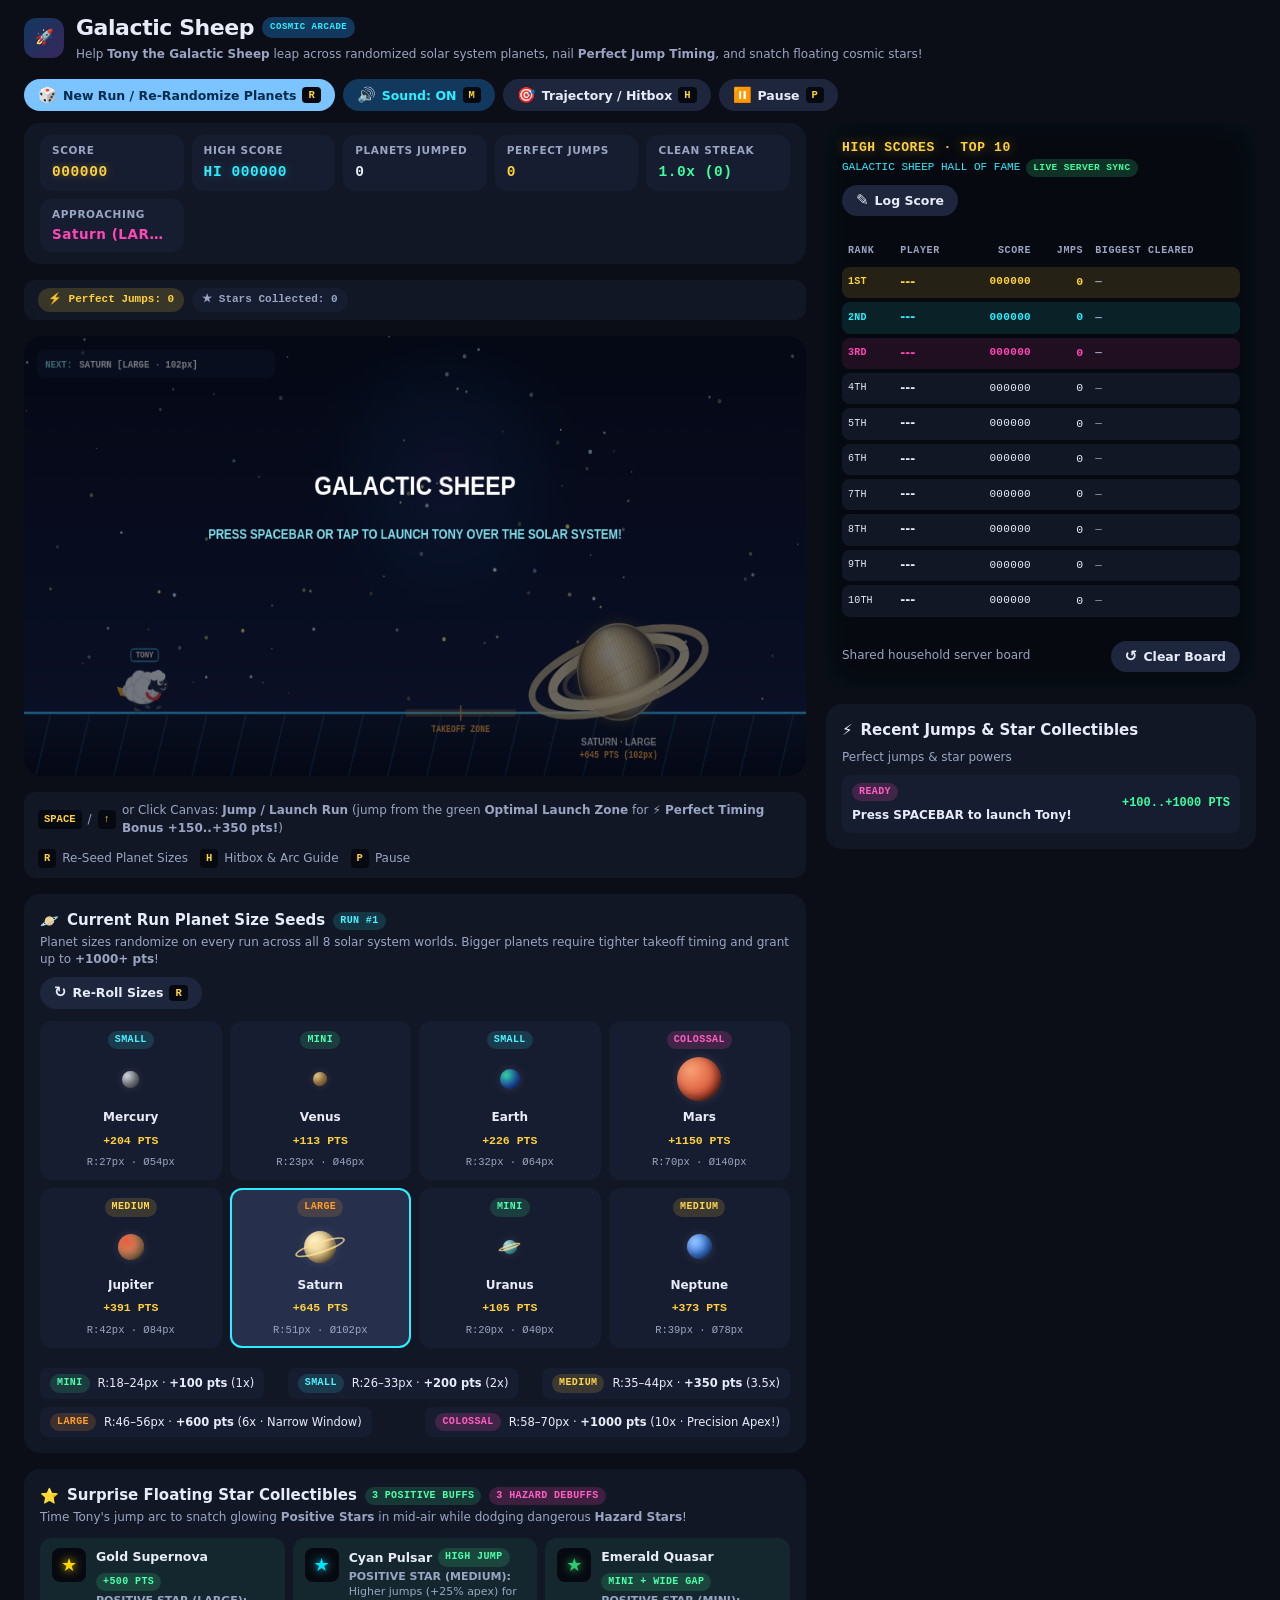
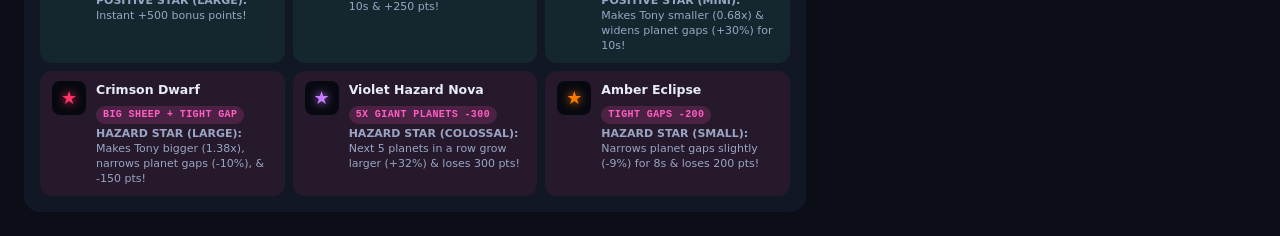
==== commit 5387435b: "Make collectible stars much rarer and more randomized (v5)" ====
--- a/index.html
+++ b/index.html
@@ -7,7 +7,7 @@
   <meta http-equiv="Pragma" content="no-cache" />
   <meta http-equiv="Expires" content="0" />
   <title>Galactic Sheep</title>
-  <link rel="stylesheet" href="styles.css?v=4" />
+  <link rel="stylesheet" href="styles.css?v=5" />
 </head>
 <body>
   <!-- Top App Bar -->
@@ -367,9 +367,9 @@
   </div>
 
   <!-- Core Game Modules (Cache-Busted v4) -->
-  <script src="assets.js?v=4"></script>
-  <script src="engine.js?v=4"></script>
-  <script src="arcade.js?v=4"></script>
+  <script src="assets.js?v=5"></script>
+  <script src="engine.js?v=5"></script>
+  <script src="arcade.js?v=5"></script>
 
   <!-- Application Integration, Centralised Server Sync & Failsafe Wiring -->
   <script>
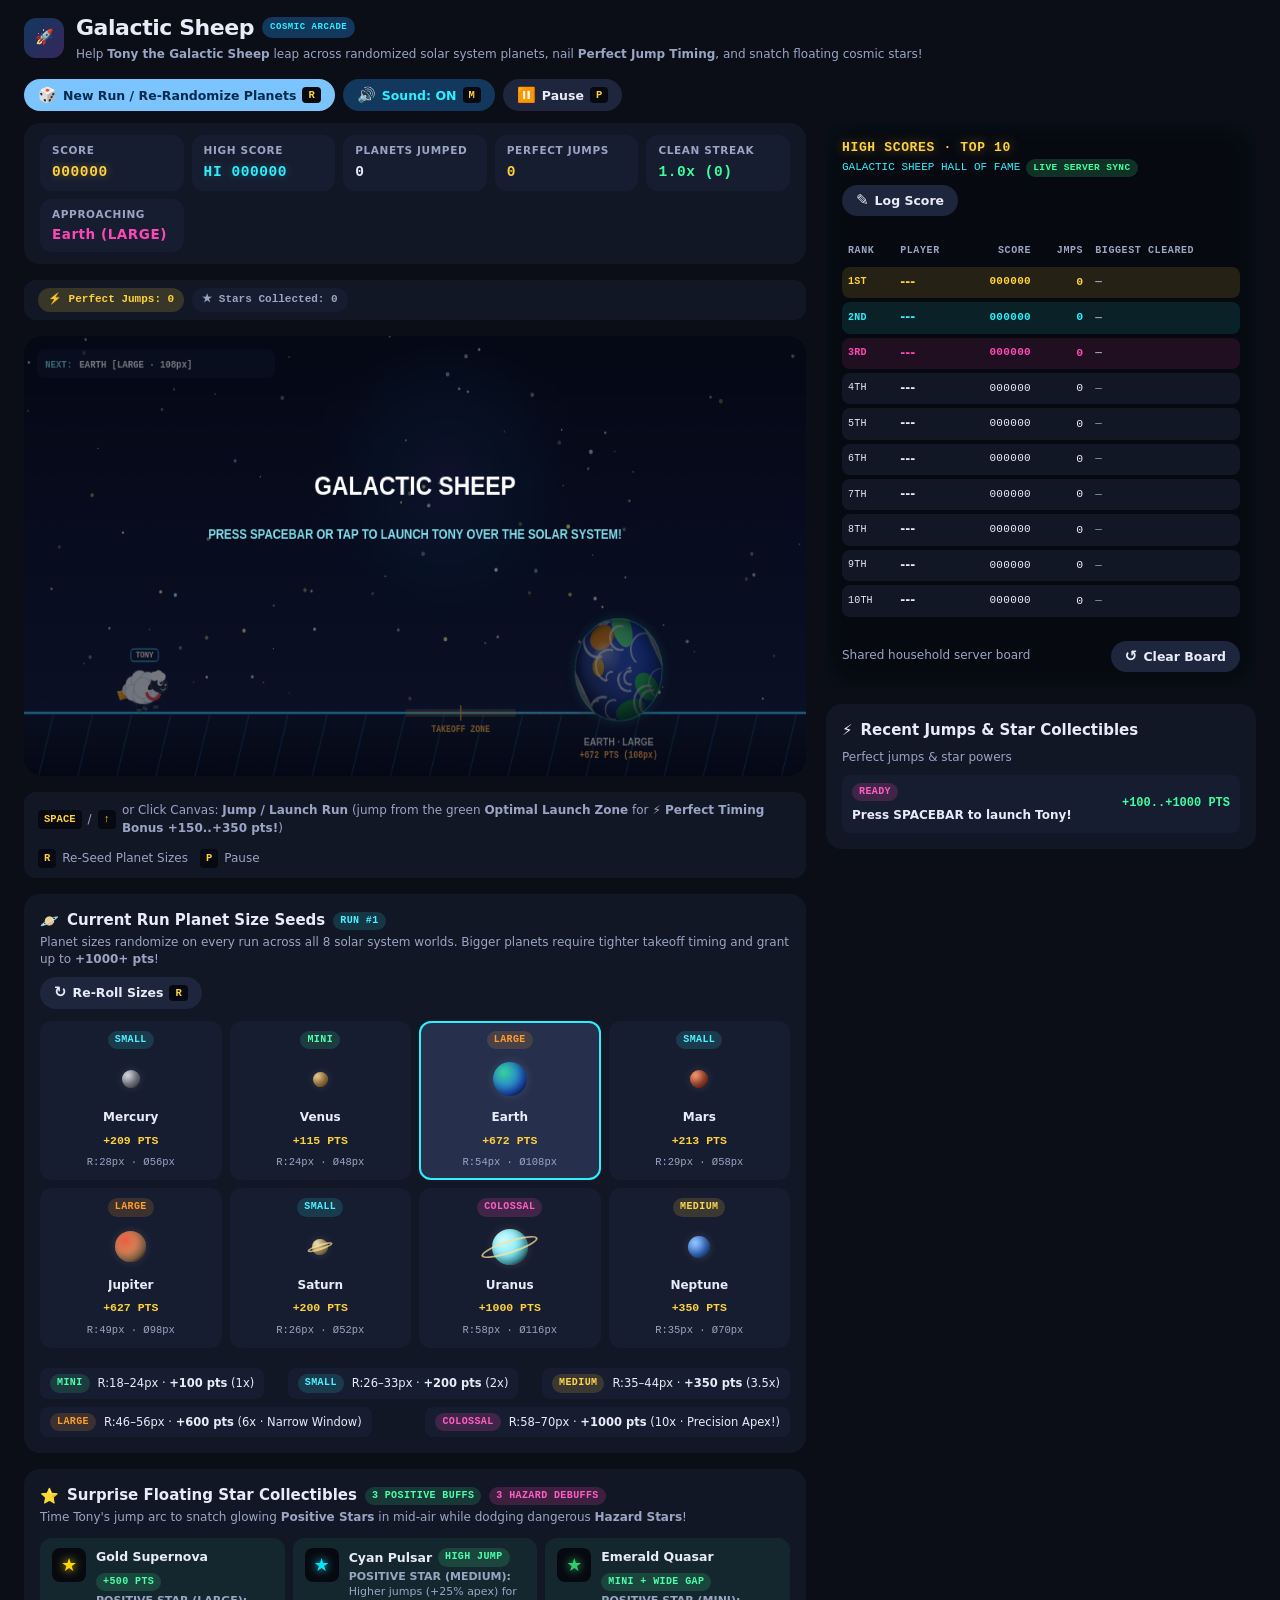
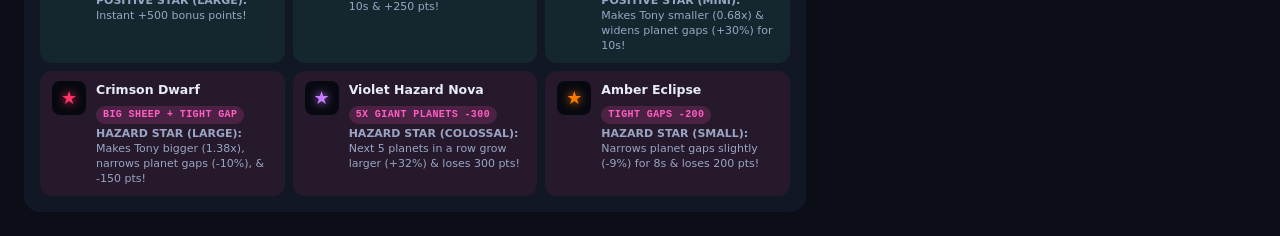
==== commit f9ef9bed: "Remove Trajectory/Hitbox option and H shortcut (v6)" ====
--- a/index.html
+++ b/index.html
@@ -7,7 +7,7 @@
   <meta http-equiv="Pragma" content="no-cache" />
   <meta http-equiv="Expires" content="0" />
   <title>Galactic Sheep</title>
-  <link rel="stylesheet" href="styles.css?v=5" />
+  <link rel="stylesheet" href="styles.css?v=6" />
 </head>
 <body>
   <!-- Top App Bar -->
@@ -38,11 +38,6 @@
         <span id="label-sound">Sound: ON</span>
         <span class="kbd-hint">M</span>
       </button>
-      <button type="button" id="btn-toggle-hitboxes" class="btn-arcade" aria-pressed="false" title="Toggle Hitbox &amp; Parabolic Jump Trajectory Guide (H)">
-        <span class="material-symbols-outlined">🎯</span>
-        <span id="label-hitboxes">Trajectory / Hitbox</span>
-        <span class="kbd-hint">H</span>
-      </button>
       <button type="button" id="btn-pause" class="btn-arcade" aria-pressed="false" title="Pause / Resume Game (P)">
         <span class="material-symbols-outlined" id="icon-pause">⏸</span>
         <span id="label-pause">Pause</span>
@@ -109,10 +104,6 @@
           <span class="control-hint-item">
             <span class="kbd-hint">R</span>
             <span>Re-Seed Planet Sizes</span>
-          </span>
-          <span class="control-hint-item">
-            <span class="kbd-hint">H</span>
-            <span>Hitbox &amp; Arc Guide</span>
           </span>
           <span class="control-hint-item">
             <span class="kbd-hint">P</span>
@@ -366,10 +357,10 @@
     </div>
   </div>
 
-  <!-- Core Game Modules (Cache-Busted v4) -->
-  <script src="assets.js?v=5"></script>
-  <script src="engine.js?v=5"></script>
-  <script src="arcade.js?v=5"></script>
+  <!-- Core Game Modules (Cache-Busted v6) -->
+  <script src="assets.js?v=6"></script>
+  <script src="engine.js?v=6"></script>
+  <script src="arcade.js?v=6"></script>
 
   <!-- Application Integration, Centralised Server Sync & Failsafe Wiring -->
   <script>
@@ -459,12 +450,6 @@
             if (soundLabel) soundLabel.textContent = soundOn ? 'Sound: ON' : 'Sound: OFF';
           }
 
-          var hitboxBtn = document.getElementById('btn-toggle-hitboxes');
-          if (hitboxBtn) {
-            hitboxBtn.classList.toggle('is-active', Boolean(engine.debugHitboxes));
-            hitboxBtn.setAttribute('aria-pressed', String(Boolean(engine.debugHitboxes)));
-          }
-
           var pauseBtn = document.getElementById('btn-pause');
           var pauseIcon = document.getElementById('icon-pause');
           var pauseLabel = document.getElementById('label-pause');
@@ -573,15 +558,6 @@
           });
         }
 
-        var btnHitboxes = document.getElementById('btn-toggle-hitboxes');
-        if (btnHitboxes) {
-          btnHitboxes.addEventListener('click', function () {
-            engine.toggleHitboxes();
-            syncControlButtons(engine);
-            btnHitboxes.blur();
-          });
-        }
-
         var btnPause = document.getElementById('btn-pause');
         if (btnPause) {
           btnPause.addEventListener('click', function () {
@@ -623,7 +599,7 @@
         });
 
         // 4. Ensure Spacebar restarts cleanly from GAMEOVER when not typing player name,
-        //    and sync toolbar button states whenever R / M / H / P shortcuts are pressed.
+        //    and sync toolbar button states whenever R / M / P shortcuts are pressed.
         window.addEventListener('keydown', function (e) {
           if (isInputOrModalActive(e)) return;
 
@@ -635,7 +611,7 @@
             if (engine.status === 'GAMEOVER') {
               engine.startNewRun({ jumpOnStart: true, reroll: true });
             }
-          } else if (key === 'r' || key === 'm' || key === 'h' || key === 'p') {
+          } else if (key === 'r' || key === 'm' || key === 'p') {
             setTimeout(function () {
               syncControlButtons(engine);
             }, 0);
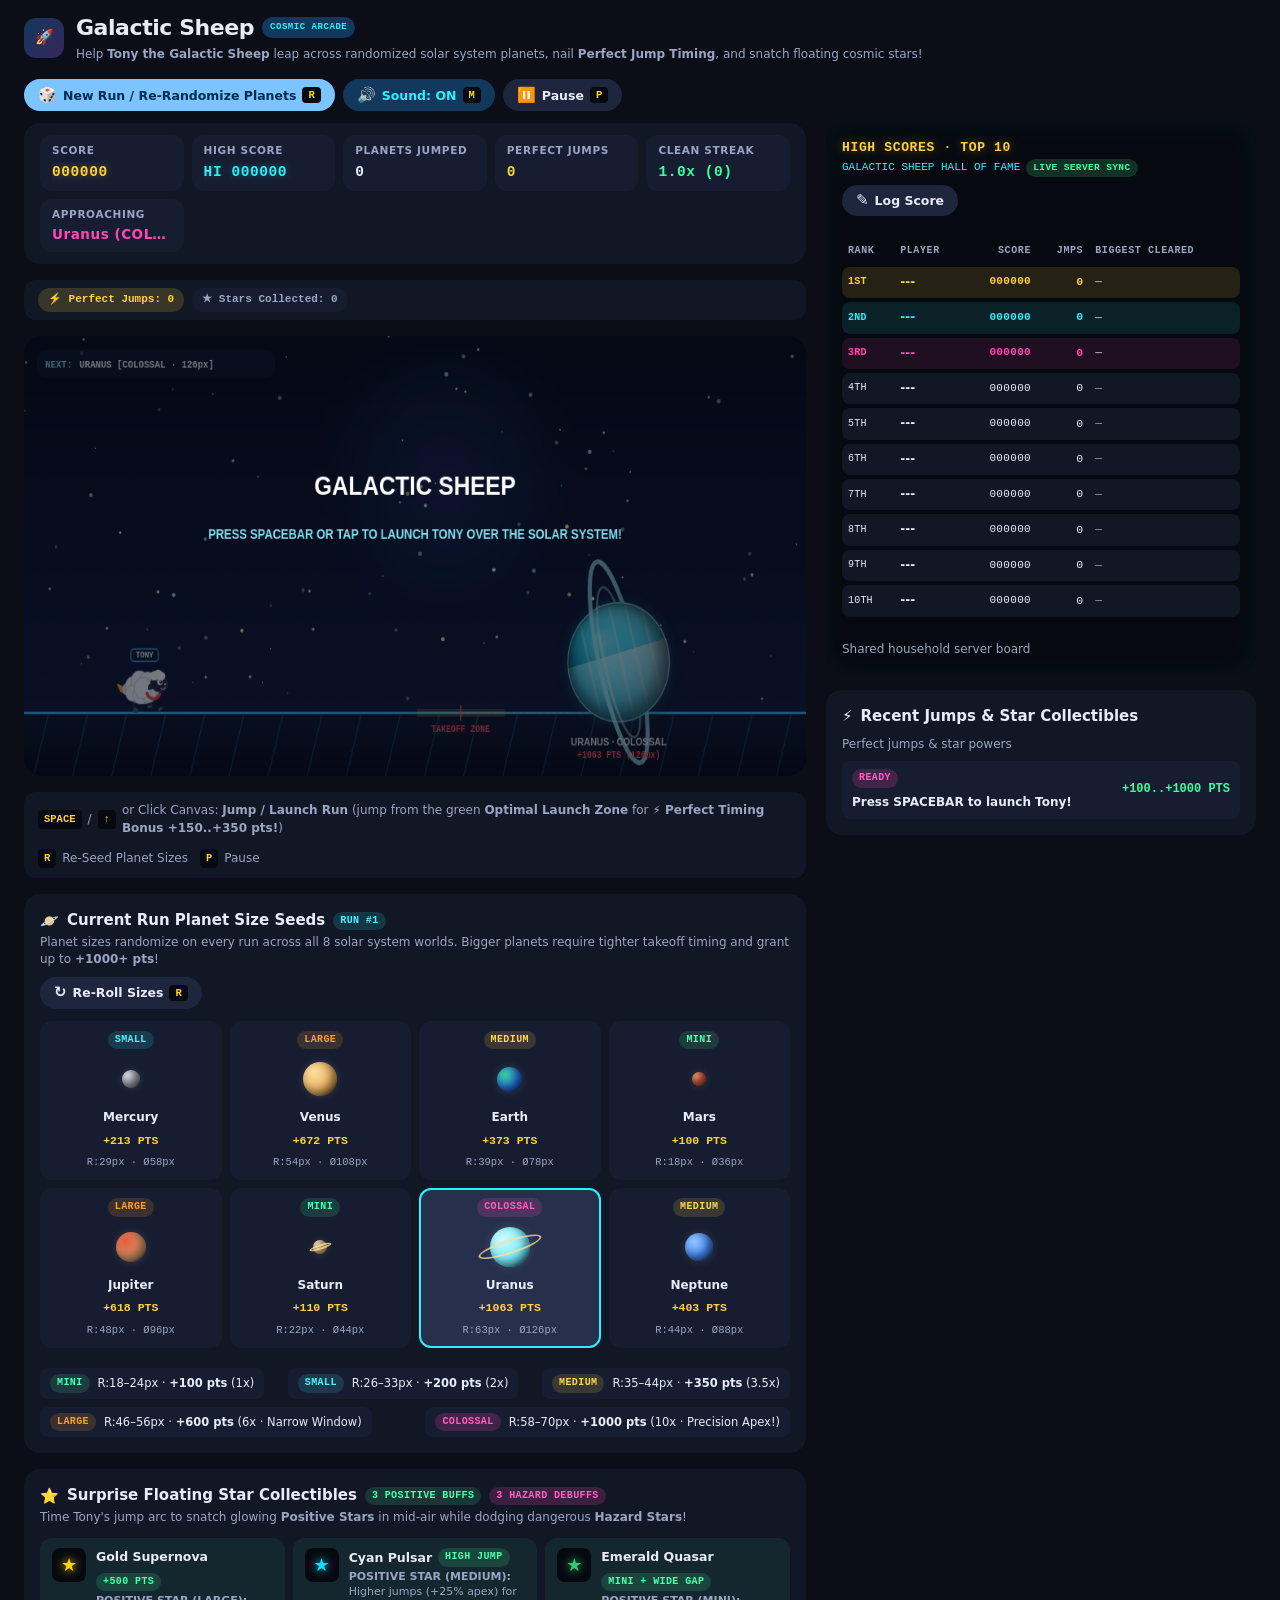
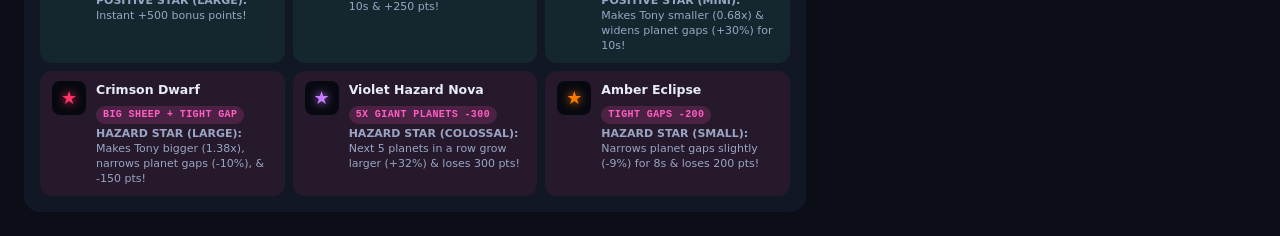
==== commit 655c04e5: "Remove Clear Board button and disable client leaderboard reset (v7)" ====
--- a/index.html
+++ b/index.html
@@ -7,7 +7,7 @@
   <meta http-equiv="Pragma" content="no-cache" />
   <meta http-equiv="Expires" content="0" />
   <title>Galactic Sheep</title>
-  <link rel="stylesheet" href="styles.css?v=6" />
+  <link rel="stylesheet" href="styles.css?v=7" />
 </head>
 <body>
   <!-- Top App Bar -->
@@ -278,10 +278,6 @@
 
         <div class="arcade-cabinet-footer">
           <span class="section-subtitle">Shared household server board</span>
-          <button type="button" id="btn-reset-scores" class="btn-arcade" title="Immediately Clear All High Scores">
-            <span class="material-symbols-outlined">↺</span>
-            <span>Clear Board</span>
-          </button>
         </div>
       </section>
 
@@ -357,10 +353,10 @@
     </div>
   </div>
 
-  <!-- Core Game Modules (Cache-Busted v6) -->
-  <script src="assets.js?v=6"></script>
-  <script src="engine.js?v=6"></script>
-  <script src="arcade.js?v=6"></script>
+  <!-- Core Game Modules (Cache-Busted v7) -->
+  <script src="assets.js?v=7"></script>
+  <script src="engine.js?v=7"></script>
+  <script src="arcade.js?v=7"></script>
 
   <!-- Application Integration, Centralised Server Sync & Failsafe Wiring -->
   <script>
@@ -576,28 +572,6 @@
           });
         }
 
-        // Document-level failsafe for Clear Board (#btn-reset-scores)
-        document.addEventListener('click', function (e) {
-          var resetBtn = e.target && e.target.closest ? e.target.closest('#btn-reset-scores, #reset-high-scores-btn') : null;
-          if (!resetBtn) return;
-          e.preventDefault();
-          try {
-            if (typeof localStorage !== 'undefined') {
-              localStorage.removeItem('tonys_jumping_game_highscores_v1');
-              localStorage.removeItem('tonys_jumping_game_highscores_v2');
-              localStorage.removeItem('tonys_jumping_game_highscores_v3');
-              localStorage.setItem('galactic_sheep_highscores_v4', '[]');
-            }
-          } catch (_err) {}
-          if (window.TonyArcadeUI && typeof window.TonyArcadeUI.resetHighScores === 'function') {
-            window.TonyArcadeUI.resetHighScores();
-          }
-          engine.highScore = 0;
-          var hiEl = document.getElementById('hud-high-score');
-          if (hiEl) hiEl.textContent = 'HI 000000';
-          if (typeof resetBtn.blur === 'function') resetBtn.blur();
-        });
-
         // 4. Ensure Spacebar restarts cleanly from GAMEOVER when not typing player name,
         //    and sync toolbar button states whenever R / M / P shortcuts are pressed.
         window.addEventListener('keydown', function (e) {
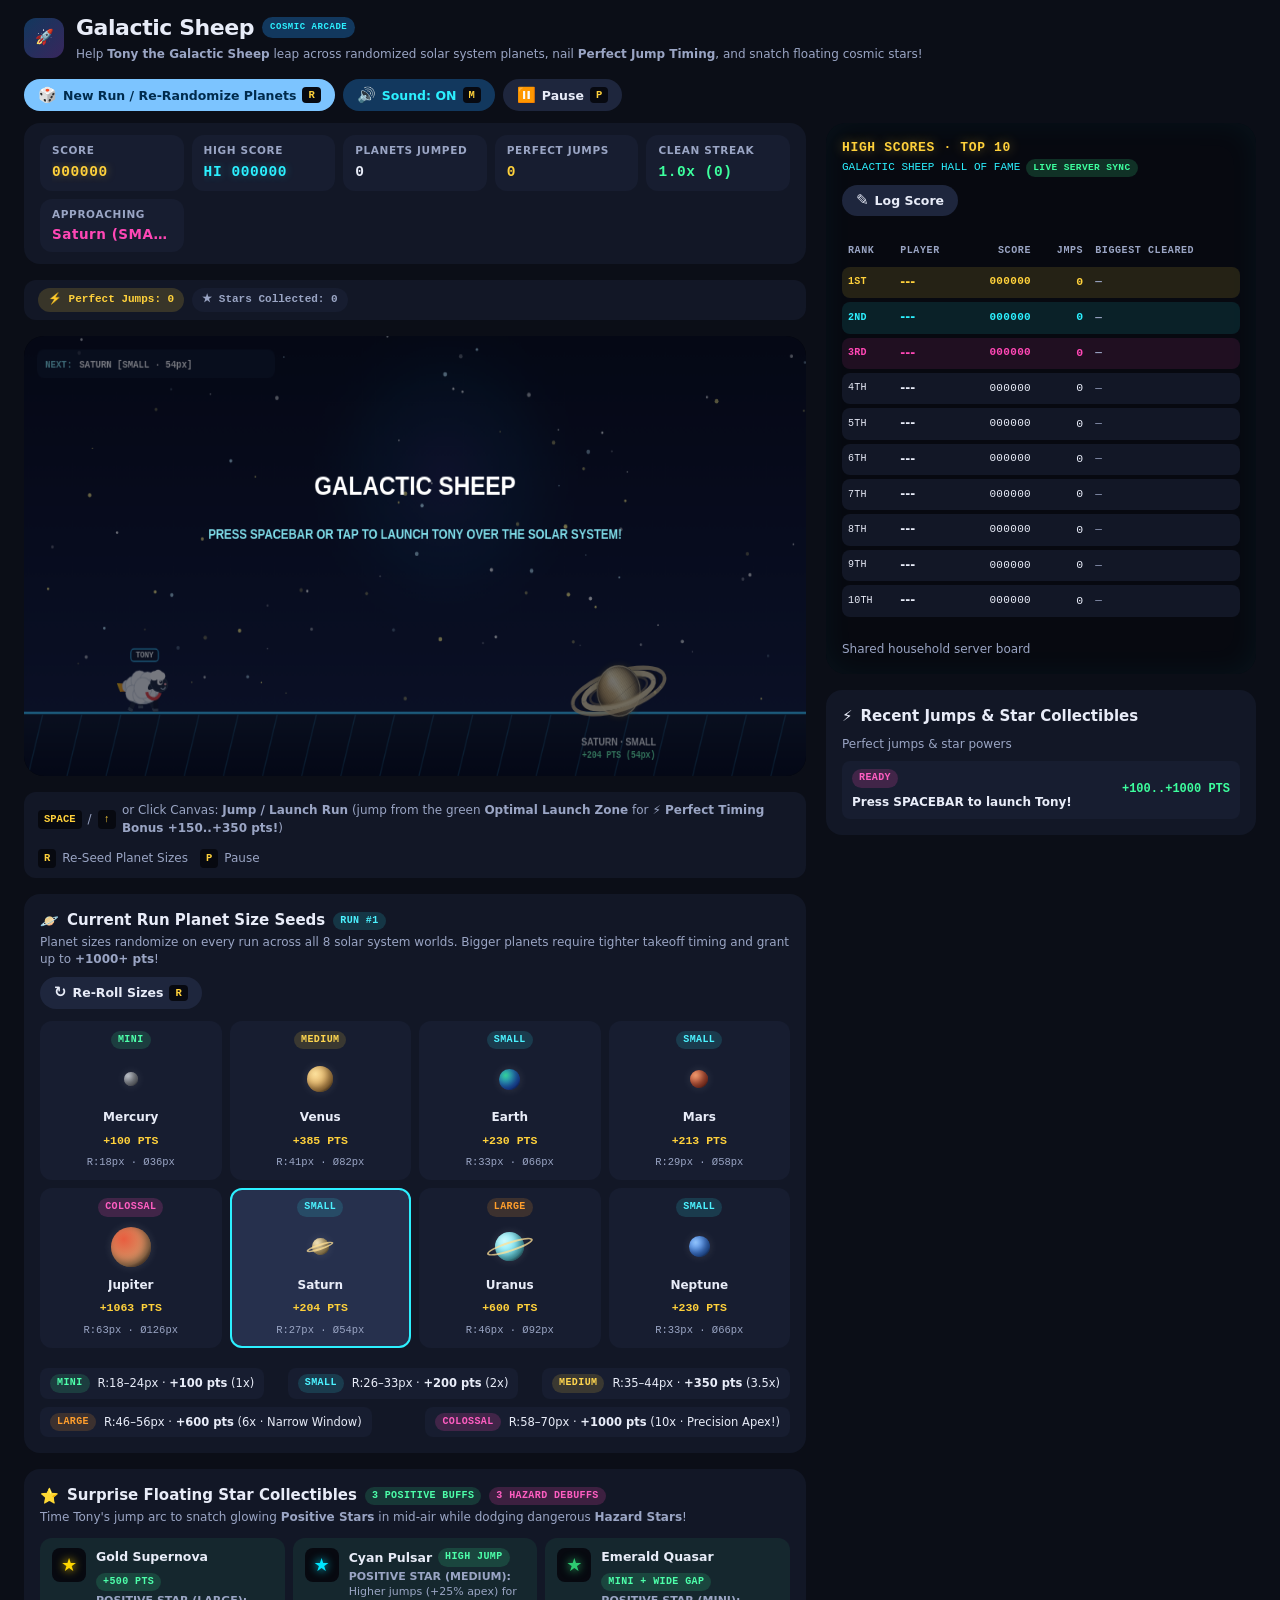
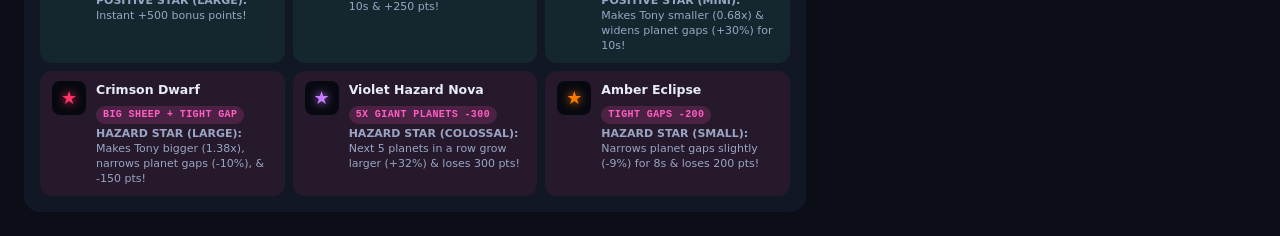
==== commit b723c012: "Harden server & container security (F1-F9) and add Cloud Run + galacticsheep.co.uk setup (v8)" ====
--- a/index.html
+++ b/index.html
@@ -7,7 +7,7 @@
   <meta http-equiv="Pragma" content="no-cache" />
   <meta http-equiv="Expires" content="0" />
   <title>Galactic Sheep</title>
-  <link rel="stylesheet" href="styles.css?v=7" />
+  <link rel="stylesheet" href="styles.css?v=8" />
 </head>
 <body>
   <!-- Top App Bar -->
@@ -353,10 +353,10 @@
     </div>
   </div>
 
-  <!-- Core Game Modules (Cache-Busted v7) -->
-  <script src="assets.js?v=7"></script>
-  <script src="engine.js?v=7"></script>
-  <script src="arcade.js?v=7"></script>
+  <!-- Core Game Modules (Cache-Busted v8) -->
+  <script src="assets.js?v=8"></script>
+  <script src="engine.js?v=8"></script>
+  <script src="arcade.js?v=8"></script>
 
   <!-- Application Integration, Centralised Server Sync & Failsafe Wiring -->
   <script>
